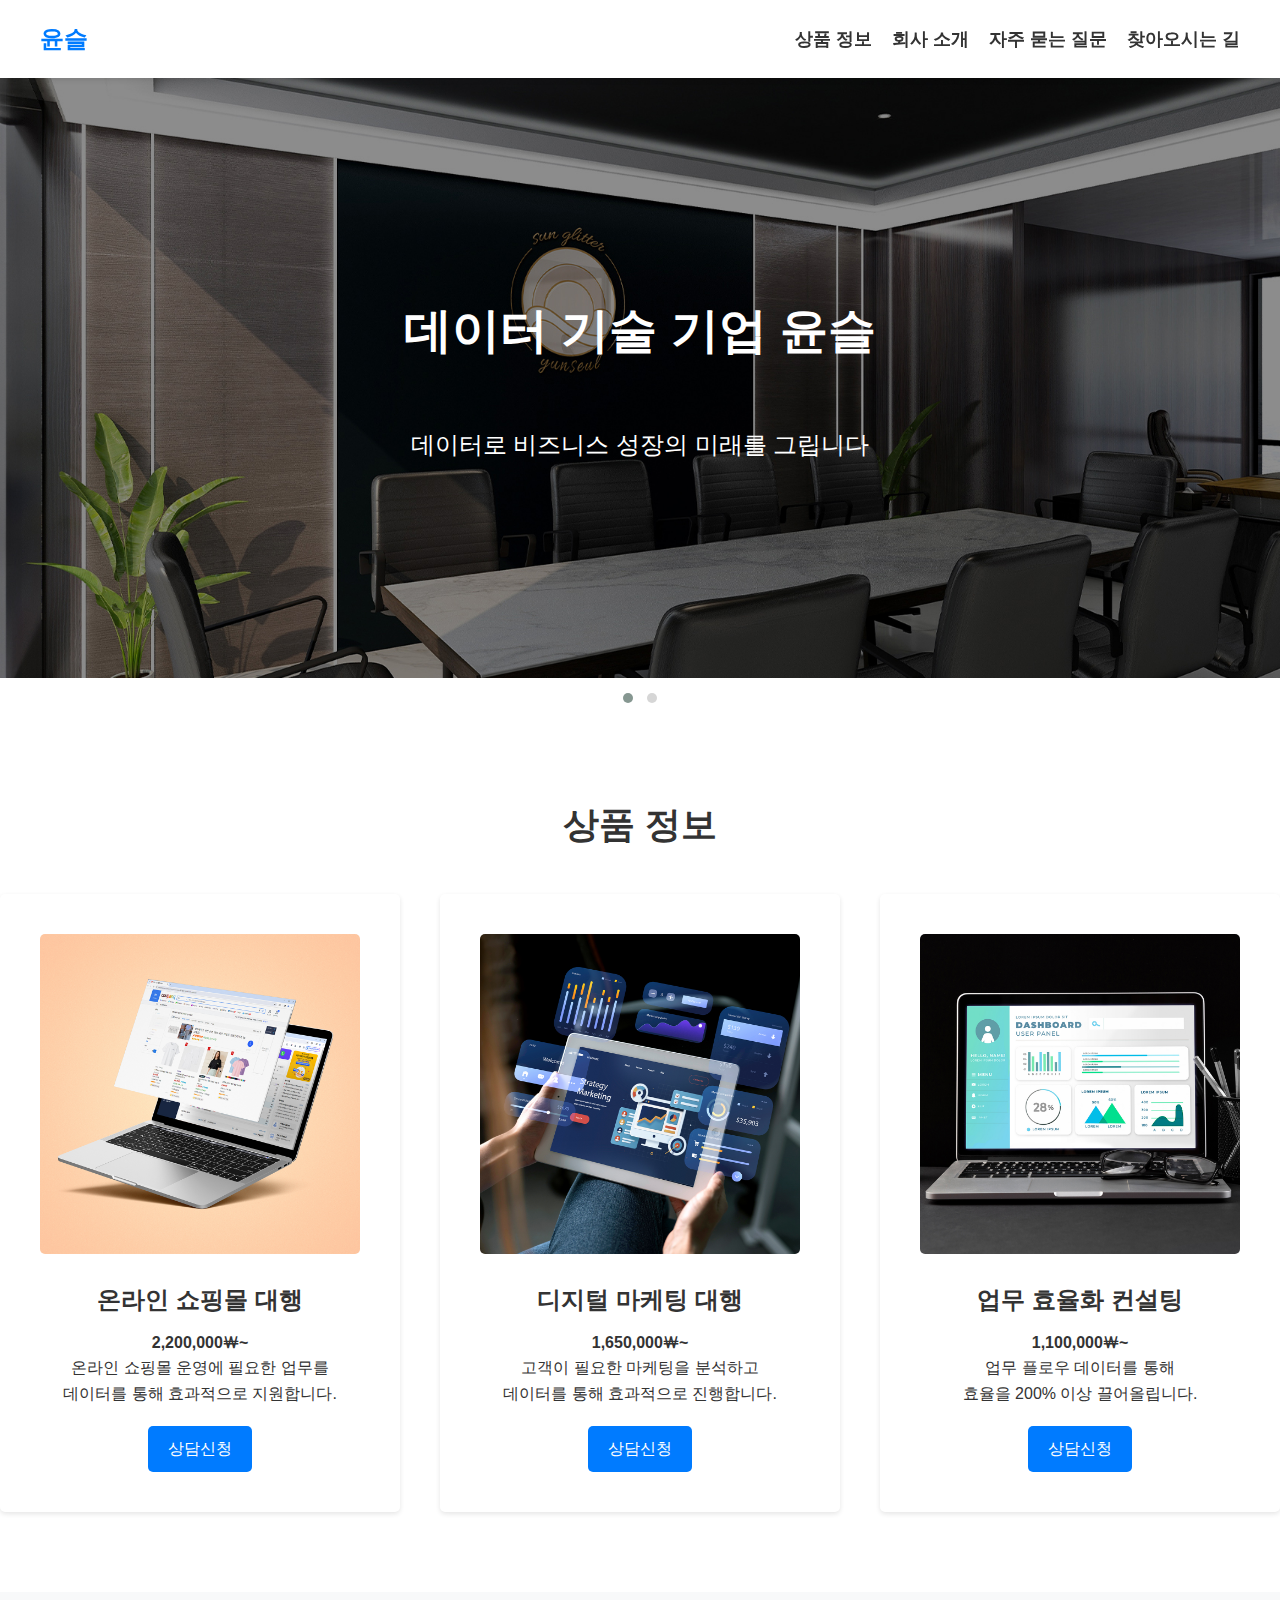
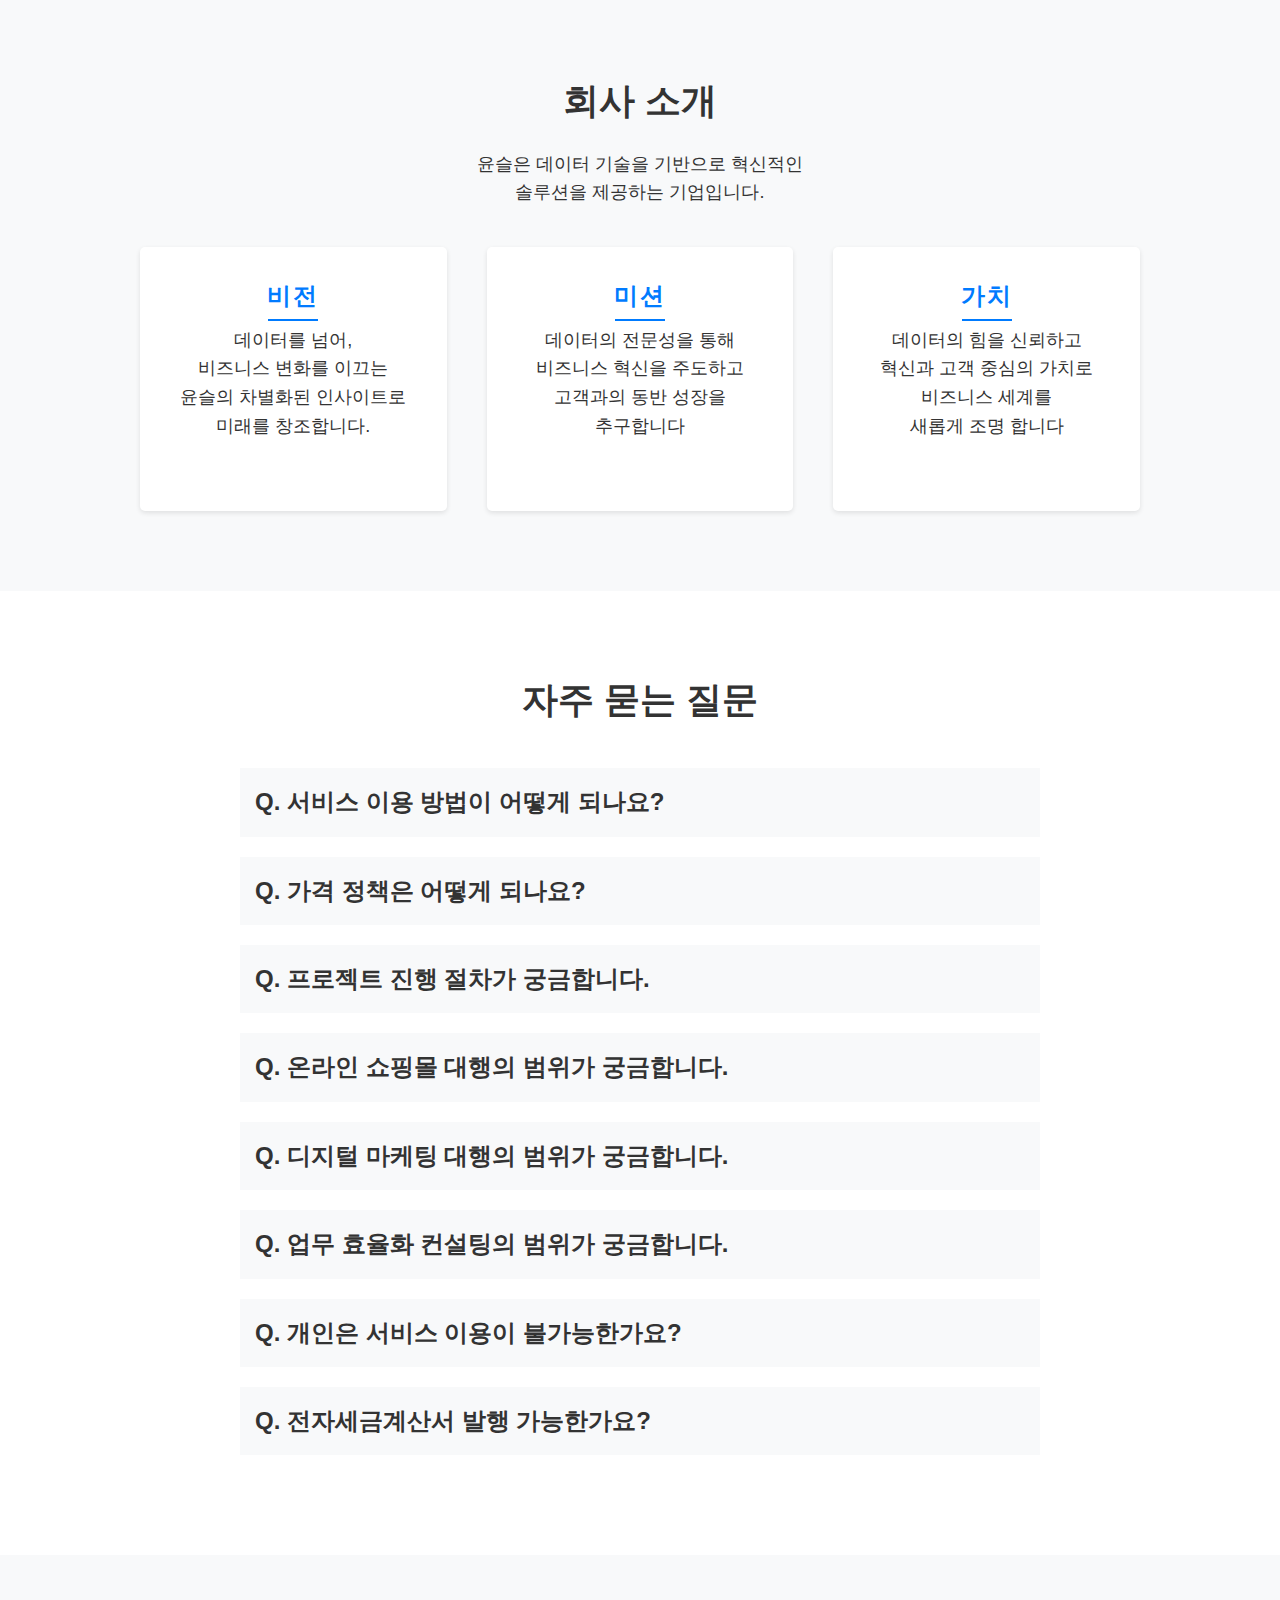
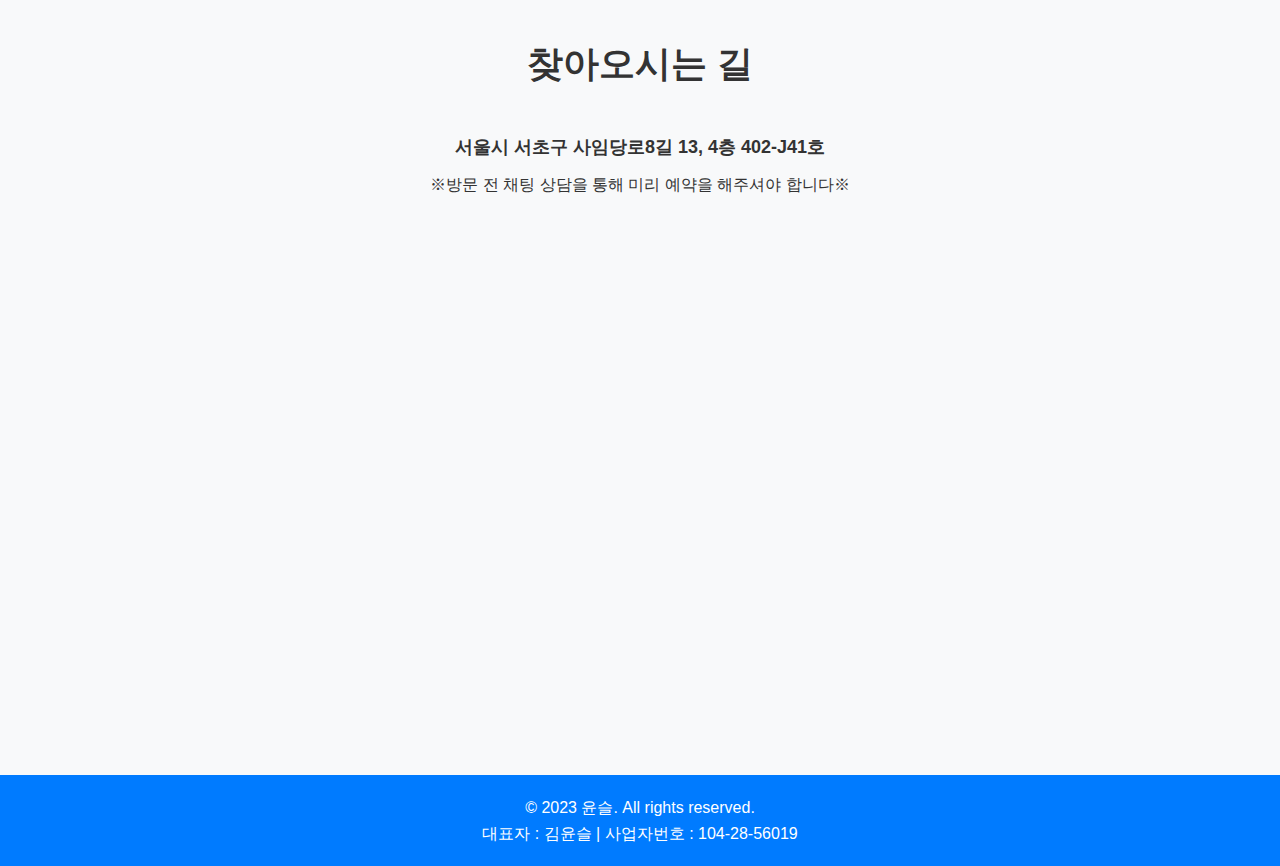
==== index.html @ a84de322 "푸터추가" ====
<!DOCTYPE html>
<html lang="ko">
<head>
  <!-- Google Tag Manager -->
<script>(function(w,d,s,l,i){w[l]=w[l]||[];w[l].push({'gtm.start':
  new Date().getTime(),event:'gtm.js'});var f=d.getElementsByTagName(s)[0],
  j=d.createElement(s),dl=l!='dataLayer'?'&l='+l:'';j.async=true;j.src=
  'https://www.googletagmanager.com/gtm.js?id='+i+dl;f.parentNode.insertBefore(j,f);
  })(window,document,'script','dataLayer','GTM-5H95B8TX');</script>
  <!-- End Google Tag Manager -->
  <meta charset="UTF-8">
  <meta name="viewport" content="width=device-width, initial-scale=1.0">
  <meta name="keywords" content="윤슬,데이터 기업,온라인 쇼핑몰,스마트스토어,쇼핑몰,업무효율,마케팅,SNS마케팅,디지털마케팅,온라인마케팅,업무 효율화,대행,광고대행,쇼핑몰대행,스토어대행,스마트스토어대행,카페24대행,카페24,쇼핑몰제작,인스타광고,인스타그램광고,마케팅대행사,마케팅회사">
  <title>데이터 기술 기업 윤슬</title>
  <link rel="stylesheet" href="https://cdnjs.cloudflare.com/ajax/libs/OwlCarousel2/2.3.4/assets/owl.carousel.min.css">
  <link rel="stylesheet" href="https://cdnjs.cloudflare.com/ajax/libs/OwlCarousel2/2.3.4/assets/owl.theme.default.min.css">
  <link rel="stylesheet" href="style.css">
  <link rel="icon" href="img/logo.ico" type="image/x-icon">
</head>
<body>
  <!-- Google Tag Manager (noscript) -->
<noscript><iframe src="https://www.googletagmanager.com/ns.html?id=GTM-5H95B8TX"
  height="0" width="0" style="display:none;visibility:hidden"></iframe></noscript>
  <!-- End Google Tag Manager (noscript) -->
  <header>
    <nav>
      <div class="logo">
        <a href="#">윤슬</a>
      </div>
      <div class="menu-icon">☰</div>
      <ul class="nav-links">
        <li><a href="#products">상품 정보</a></li>
        <li><a href="#about">회사 소개</a></li>
        <li><a href="#faq">자주 묻는 질문</a></li>
        <li><a href="#contact">찾아오시는 길</a></li>
      </ul>
    </nav>
  </header>

  <main>
    <script>
      (function(){var w=window;if(w.ChannelIO){return w.console.error("ChannelIO script included twice.");}var ch=function(){ch.c(arguments);};ch.q=[];ch.c=function(args){ch.q.push(args);};w.ChannelIO=ch;function l(){if(w.ChannelIOInitialized){return;}w.ChannelIOInitialized=true;var s=document.createElement("script");s.type="text/javascript";s.async=true;s.src="https://cdn.channel.io/plugin/ch-plugin-web.js";var x=document.getElementsByTagName("script")[0];if(x.parentNode){x.parentNode.insertBefore(s,x);}}if(document.readyState==="complete"){l();}else{w.addEventListener("DOMContentLoaded",l);w.addEventListener("load",l);}})();
    
      ChannelIO('boot', {
        "pluginKey": "323bceb8-04e5-4966-b662-6de4ec0ffa49"
      });
    </script>
    <section id="hero">
      <div class="owl-carousel owl-theme">
        <div class="slide">
          <img src="img/slide01.jpg" alt="Slide 1">
          <div class="slide-content">
            <h1>데이터 기술 기업 윤슬</h1>
            <p>데이터로 비즈니스 성장의 미래를 그립니다</p>
          </div>
        </div>
        <div class="slide">
          <img src="img/slide02.jpg" alt="Slide 2">
          <div class="slide-content">
            <h1>혁신적인 솔루션 제공</h1>
            <p>고객의 비즈니스 성장을 지원합니다</p>
          </div>
        </div>
        </div>
      </div>
    </section>

    <section id="products">
      <h2>상품 정보</h2>
      <div class="product-grid">
        <div class="product-card">
          <img src="img/prod01.jpg" alt="Product 1">
          <h3>온라인 쇼핑몰 대행</h3>
          <p><strong>2,200,000￦~</strong>
            <br>온라인 쇼핑몰 운영에 필요한 업무를<br>
             데이터를 통해 효과적으로 지원합니다.</p>
             <a href="https://naver.me/GqNo7Mb9" class="btn" onclick="openPopup(event)">상담신청</a>
        </div>
        <div class="product-card">
          <img src="img/prod02.jpg" alt="Product 2">
          <h3>디지털 마케팅 대행</h3>
          <p><strong>1,650,000￦~</strong>
             <br>고객이 필요한 마케팅을 분석하고<br>
             데이터를 통해 효과적으로 진행합니다.</p>
             <a href="https://naver.me/FVB6z1zE" class="btn" onclick="openPopup(event)">상담신청</a>
            </div>
        <div class="product-card">
          <img src="img/prod03.jpg" alt="Product 3">
          <h3>업무 효율화 컨설팅</h3>
          <p><strong>1,100,000￦~</strong>
           <br>업무 플로우 데이터를 통해<br>
            효율을 200% 이상 끌어올립니다.</p>
            <a href="https://naver.me/Gmf5kcoB" class="btn" onclick="openPopup(event)">상담신청</a>
          </div>
      </div>
    </section>

    <section id="about">
      <div class="container">
        <h2>회사 소개</h2>
        <p>윤슬은 데이터 기술을 기반으로 혁신적인 <br>
          솔루션을 제공하는 기업입니다.</p>
        <div class="vision-mission-grid">
          <div class="vision-mission-item">
            <h3>비전</h3>
            <p>데이터를 넘어,<br>
               비즈니스 변화를 이끄는<br>
               윤슬의 차별화된 인사이트로 
               <br>미래를 창조합니다.</p>
          </div>
          <div class="vision-mission-item">
            <h3>미션</h3>
            <p>데이터의 전문성을 통해<br>
            비즈니스 혁신을 주도하고<br>
            고객과의 동반 성장을<br>
            추구합니다</p>
          </div>
          <div class="vision-mission-item">
            <h3>가치</h3>
            <p>데이터의 힘을 신뢰하고<br>
            혁신과 고객 중심의 가치로<br>
            비즈니스 세계를<br>
            새롭게 조명 합니다</p>
          </div>
        </div>
      </div>
    </section>

    <section id="faq">
      <h2>자주 묻는 질문</h2>
      <div class="faq-list">
        <div class="faq-item">
          <h3>Q. 서비스 이용 방법이 어떻게 되나요?</h3>
          <div class="answer">
            <p>A. 홈페이지의 상담 신청 버튼을 통해 문의해 주시면 담당자가 연락드립니다.</p>
          </div>
        </div>
        <div class="faq-item">
          <h3>Q. 가격 정책은 어떻게 되나요?</h3>
          <div class="answer">
            <p>A. 홈페이지에 나와있는 정찰가를 기준으로 하며, 업무의 난이도에 따라 금액이 조정될 수 있습니다.</p>
          </div>
        </div>
        <div class="faq-item">
          <h3>Q. 프로젝트 진행 절차가 궁금합니다.</h3>
          <div class="answer">
            <p>A. 상담 및 협의 - 전자계약 발행 - 입금 - 업무 실행 순으로 진행됩니다.</p>
          </div>
        </div>
        <div class="faq-item">
          <h3>Q. 온라인 쇼핑몰 대행의 범위가 궁금합니다.</h3>
          <div class="answer">
            <p>A. 소싱과 배송을 제외한 모든 업무를 지원합니다. <br><bR>
              · 상품 관리 서비스<br>
              · 고객 관리 서비스<br>
              · 마케팅 및 프로모션<br>
              · UI/UX 최적화<br>
              · 스토어 데이터 분석<br>
              · 고객 데이터 분석<br>
              · 데이터 기반 전략 수립
            </p>
          </div>
         </div>
         <div class="faq-item">
          <h3>Q. 디지털 마케팅 대행의 범위가 궁금합니다.</h3>
          <div class="answer">
            <p>A. 인터넷 기술과 디지털 기술을 활용하여 마케팅을 지원합니다.<br><br>
              · 콘텐츠 마케팅<br>
              · 소셜 미디어 마케팅<br>
              · 전문 블로그 작성<br>
              · 검색 엔진 최적화 (SEO)<br>
              · 체험단/기자단<br>
              · 디스플레이 광고<br>
              · 랜딩페이지 제작<br>
              · KPI 분석 및 전략 수립<br></p>
          </div>
        </div>
        <div class="faq-item">
          <h3>Q. 업무 효율화 컨설팅의 범위가 궁금합니다.</h3>
          <div class="answer">
            <p>A. 업무 플로우를 체크하고 자동화 처리 및 개선 방안을 지원합니다<br><br>
              · 업무 프로세스 분석 및 개선<br>
              · 자동화 및 디지털 변환<br>
              · 기술 도입 및 활용<br>
              · 개인·기업 전용 툴 제공
          </div>
        </div>
        <div class="faq-item">
          <h3>Q. 개인은 서비스 이용이 불가능한가요?</h3>
          <div class="answer">
            <p>A. 모든 업무는 개인도 서비스 이용이 가능합니다.
          </div>
        </div>
        <div class="faq-item">
          <h3>Q. 전자세금계산서 발행 가능한가요?</h3>
          <div class="answer">
            <p>A. 가능합니다. 사업자등록증과 수신받으실 이메일 송부해주시면 됩니다.
          </div>
        </div>
        </div>
      </div>
    </section>

    <section id="contact">
      <h2>찾아오시는 길</h2>
      <div class="contact-info">
        <p><strong>서울시 서초구 사임당로8길 13, 4층 402-J41호</strong></p>
        ※방문 전 채팅 상담을 통해 미리 예약을 해주셔야 합니다※
      </div>
      <div class="map">
        <!-- 지도 삽입 코드 -->
        <iframe src="https://www.google.com/maps/embed?pb=!1m18!1m12!1m3!1d3165.8472769121026!2d127.01564900000001!3d37.487930199999994!2m3!1f0!2f0!3f0!3m2!1i1024!2i768!4f13.1!3m3!1m2!1s0x357ca114d43c2649%3A0x9ceb2843fcecad71!2z7ISc7Jq47Yq567OE7IucIOyEnOy0iOq1rCDsgqzsnoTri7nroZw46ri4IDEzIDTsuLUgNDAyLUo0Me2YuA!5e0!3m2!1sko!2skr!4v1711460405972!5m2!1sko!2skr" width="100%" height="450" style="border:0;" allowfullscreen="" loading="lazy"></iframe>
      </div>
    </section>
  </main>

  <footer>
    <p>&copy; 2023 윤슬. All rights reserved.<br>
      대표자 : 김윤슬 | 사업자번호 : 104-28-56019
    </by></p>
  </footer>

  <script src="https://code.jquery.com/jquery-3.6.0.min.js"></script>
  <script src="https://cdnjs.cloudflare.com/ajax/libs/OwlCarousel2/2.3.4/owl.carousel.min.js"></script>
  <script src="script.js"></script>
  <script type="text/javascript" src="//wcs.naver.net/wcslog.js"></script>
<script type="text/javascript">
if(!wcs_add) var wcs_add = {};
wcs_add["wa"] = "9e160dab75cdf8";
if(window.wcs) {
  wcs_do();
}
</script>
</body>
</html>
---- style.css ----
/* 기본 스타일 초기화 */
* {
  margin: 0;
  padding: 0;
  box-sizing: border-box;
}

/* 전역 스타일 */
body {
  font-family: 'Noto Sans KR', sans-serif;
  color: #333;
  line-height: 1.6;
}

a {
  text-decoration: none;
  color: #333;
}

.btn {
  display: inline-block;
  background-color: #007bff;
  color: #fff;
  padding: 10px 20px;
  border-radius: 5px;
  transition: background-color 0.3s;
}

.btn:hover {
  background-color: #0056b3;
}

.container {
  max-width: 1200px;
  margin: 0 auto;
  padding: 0 20px;
}

/* 헤더 스타일 */
header {
  background-color: #fff;
  box-shadow: 0 2px 5px rgba(0, 0, 0, 0.1);
  position: sticky;
  top: 0;
  z-index: 100;
}

nav {
  display: flex;
  justify-content: space-between; /* 기존 설정 */
  align-items: center;
  padding: 20px 40px; /* 양쪽에 패딩 추가 */
}

.logo a {
  font-size: 24px;
  font-weight: bold;
  color: #007bff;
  margin-right: auto; /* 로고와 내비게이션 링크 사이의 공간을 최대화 */
}

.nav-links {
  list-style: none;
  display: flex;
  margin-left: auto; /* 로고와 내비게이션 링크 사이의 공간을 최대화 */
}

.nav-links li {
  margin-left: 20px;
}

.nav-links a {
  font-size: 18px;
  font-weight: bold;
  color: #333;
  transition: color 0.3s;
}

.nav-links a:hover {
  color: #007bff;
}

.menu-icon {
  display: none;
  cursor: pointer;
}

@media screen and (max-width: 768px) {
  .nav-links {
    display: none;
    position: absolute;
    top: 100%;
    left: 0;
    width: 100%;
    background-color: #fff;
    padding: 20px;
    box-shadow: 0 2px 5px rgba(0, 0, 0, 0.1);
  }

  .nav-links.active {
    display: flex;
    flex-direction: column;
  }

  .nav-links li {
    margin-left: 0;
    margin-bottom: 10px;
  }

  .menu-icon {
    display: block;
    padding: 10px 20px;
    margin-right: -10px !important; /* 오른쪽 여백을 강제로 적용 */
  }

  /* 나머지 스타일 속성 */
}

/* 메인 비주얼 스타일 */
#hero {
  position: relative;
}

.owl-carousel .slide {
  position: relative;
}

.owl-carousel .slide img {
  width: 100%;
  height: 600px;
  object-fit: cover;
}

.owl-carousel .slide-content {
  position: absolute;
  top: 50%;
  left: 50%;
  transform: translate(-50%, -50%);
  text-align: center;
  color: #fff;
  white-space: pre-wrap;
}

.owl-carousel .slide-content h1 {
  font-size: 48px;
  margin-bottom: 5px;
}

.owl-carousel .slide-content p {
  font-size: 24px;
}

.menu-icon {
  display: none;
  cursor: pointer;
  font-size: 30px; /* 아이콘 크기 조정 */
  color: #007bff; /* 푸른색 계열로 조정 */
}

.owl-carousel .slide-content h1,
.owl-carousel .slide-content p {
  white-space: nowrap;
  overflow: hidden;
  text-overflow: ellipsis;
  width: 100%; /* 혹은 적절한 최대 너비 */
}

@media screen and (max-width: 768px) {
  .menu-icon {
    display: block;
    padding: 10px 20px; /* 패딩 추가 */
    margin-right: 20px; /* 오른쪽 여백 추가 */
  }

  .nav-links {
    display: none;
    background-color: #f8f9fa; /* 배경색 조정 */
    /* 기타 모바일 화면에서의 nav-links 스타일링 */
  }

  /* 기타 모바일 화면에 맞는 스타일 조정 */
}


  .owl-carousel .slide-content p {
    font-size: 18px;
    margin-top: 0;
  }

@media screen and (max-width: 480px) {
  .owl-carousel .slide-content h1 {
    font-size: 24px;
  }

  .owl-carousel .slide-content p {
    font-size: 14px;
  }
}

/* 상품 정보 스타일 */
#products {
  padding: 80px 0;
  text-align: center;
}

#products h2 {
  font-size: 36px;
  margin-bottom: 40px;
}

.product-grid {
  display: grid;
  grid-template-columns: repeat(auto-fit, minmax(300px, 1fr));
  gap: 40px;
  max-width: 1400px;
  margin: 0 auto;
}

.product-card {
  background-color: #fff;
  box-shadow: 0 2px 5px rgba(0, 0, 0, 0.1);
  padding: 40px;
  border-radius: 5px;
  transition: transform 0.3s;
}

.product-card:hover {
  transform: translateY(-10px);
}

.product-card img {
  width: 100%;
  height: auto;
  aspect-ratio: 1/1;
  object-fit: cover;
  border-radius: 5px;
  margin-bottom: 20px;
}

.product-card h3 {
  font-size: 24px;
  margin-bottom: 10px;
}

.product-card p {
  margin-bottom: 20px;
}

/* 회사 소개 스타일 */
#about {
  background-color: #f8f9fa;
  padding: 80px 0;
}

#about h2 {
  font-size: 36px;
  text-align: center;
  margin-bottom: 20px;
}

#about p {
  font-size: 18px;
  text-align: center;
  margin-bottom: 40px;
}

.vision-mission-grid {
  display: grid;
  grid-template-columns: repeat(3, 1fr);
  gap: 40px;
  max-width: 1000px;
  margin: 0 auto;
}

.vision-mission-item {
  background-color: #fff;
  padding: 30px;
  border-radius: 5px;
  box-shadow: 0 2px 5px rgba(0, 0, 0, 0.1);
  text-align: center;
}

.vision-mission-item h3 {
  font-size: 24px;
  margin-bottom: 10px;
  color: #007bff;
  text-transform: uppercase;
  letter-spacing: 2px;
  position: relative;
  display: inline-block;
}

.vision-mission-item h3::after {
  content: '';
  position: absolute;
  bottom: -5px;
  left: 50%;
  transform: translateX(-50%);
  width: 50px;
  height: 2px;
  background-color: #007bff;
}

.vision-mission-item p {
  font-size: 16px;
}

@media screen and (max-width: 992px) {
  .vision-mission-grid {
    grid-template-columns: repeat(2, 1fr);
  }
}

@media screen and (max-width: 576px) {
  .vision-mission-grid {
    grid-template-columns: 1fr;
  }
}

/* FAQ 스타일 */
#faq {
  padding: 80px 0;
  text-align: center;
}

#faq h2 {
  font-size: 36px;
  margin-bottom: 40px;
}

.faq-list {
  max-width: 800px;
  margin: 0 auto;
}

.faq-item {
  text-align: left;
  margin-bottom: 20px;
}

.faq-item h3 {
  font-size: 24px;
  background-color: #f8f9fa;
  padding: 15px;
  cursor: pointer;
  transition: background-color 0.3s;
}

.faq-item h3:hover {
  background-color: #e9ecef;
}

.faq-item .answer {
  display: none;
  padding: 15px;
  background-color: #fff;
}

.faq-item.active .answer {
  display: block;
}

/* 찾아오시는 길 스타일 */
#contact {
  background-color: #f8f9fa;
  padding: 80px 0;
  text-align: center;
}

#contact h2 {
  font-size: 36px;
  margin-bottom: 40px;
}

.contact-info {
  margin-bottom: 40px;
}

.contact-info p {
  font-size: 18px;
  margin-bottom: 10px;
}

.map {
  max-width: 1200px;
  margin: 0 auto;
}

/* 푸터 스타일 */
footer {
  background-color: #007bff;
  color: #fff;
  text-align: center;
  padding: 20px 0;
}

/* 기본 스타일 */
#hero .owl-carousel .slide-content h1 {
  font-size: 48px;
}

#hero .owl-carousel .slide-content p {
  font-size: 24px;
}

/* 화면 크기에 따른 글씨 크기 조정 */
@media screen and (max-width: 768px) {
  #hero .owl-carousel .slide-content h1 {
    font-size: 32px; /* 화면이 768px 이하일 때의 글씨 크기 */
  }

  #hero .owl-carousel .slide-content p {
    font-size: 18px; /* 화면이 768px 이하일 때의 글씨 크기 */
  }
}

@media screen and (max-width: 480px) {
  #hero .owl-carousel .slide-content h1 {
    font-size: 32px; /* 화면이 480px 이하일 때의 글씨 크기 */
  }

  #hero .owl-carousel .slide-content p {
    font-size: 18px; /* 화면이 480px 이하일 때의 글씨 크기 */
  }
}
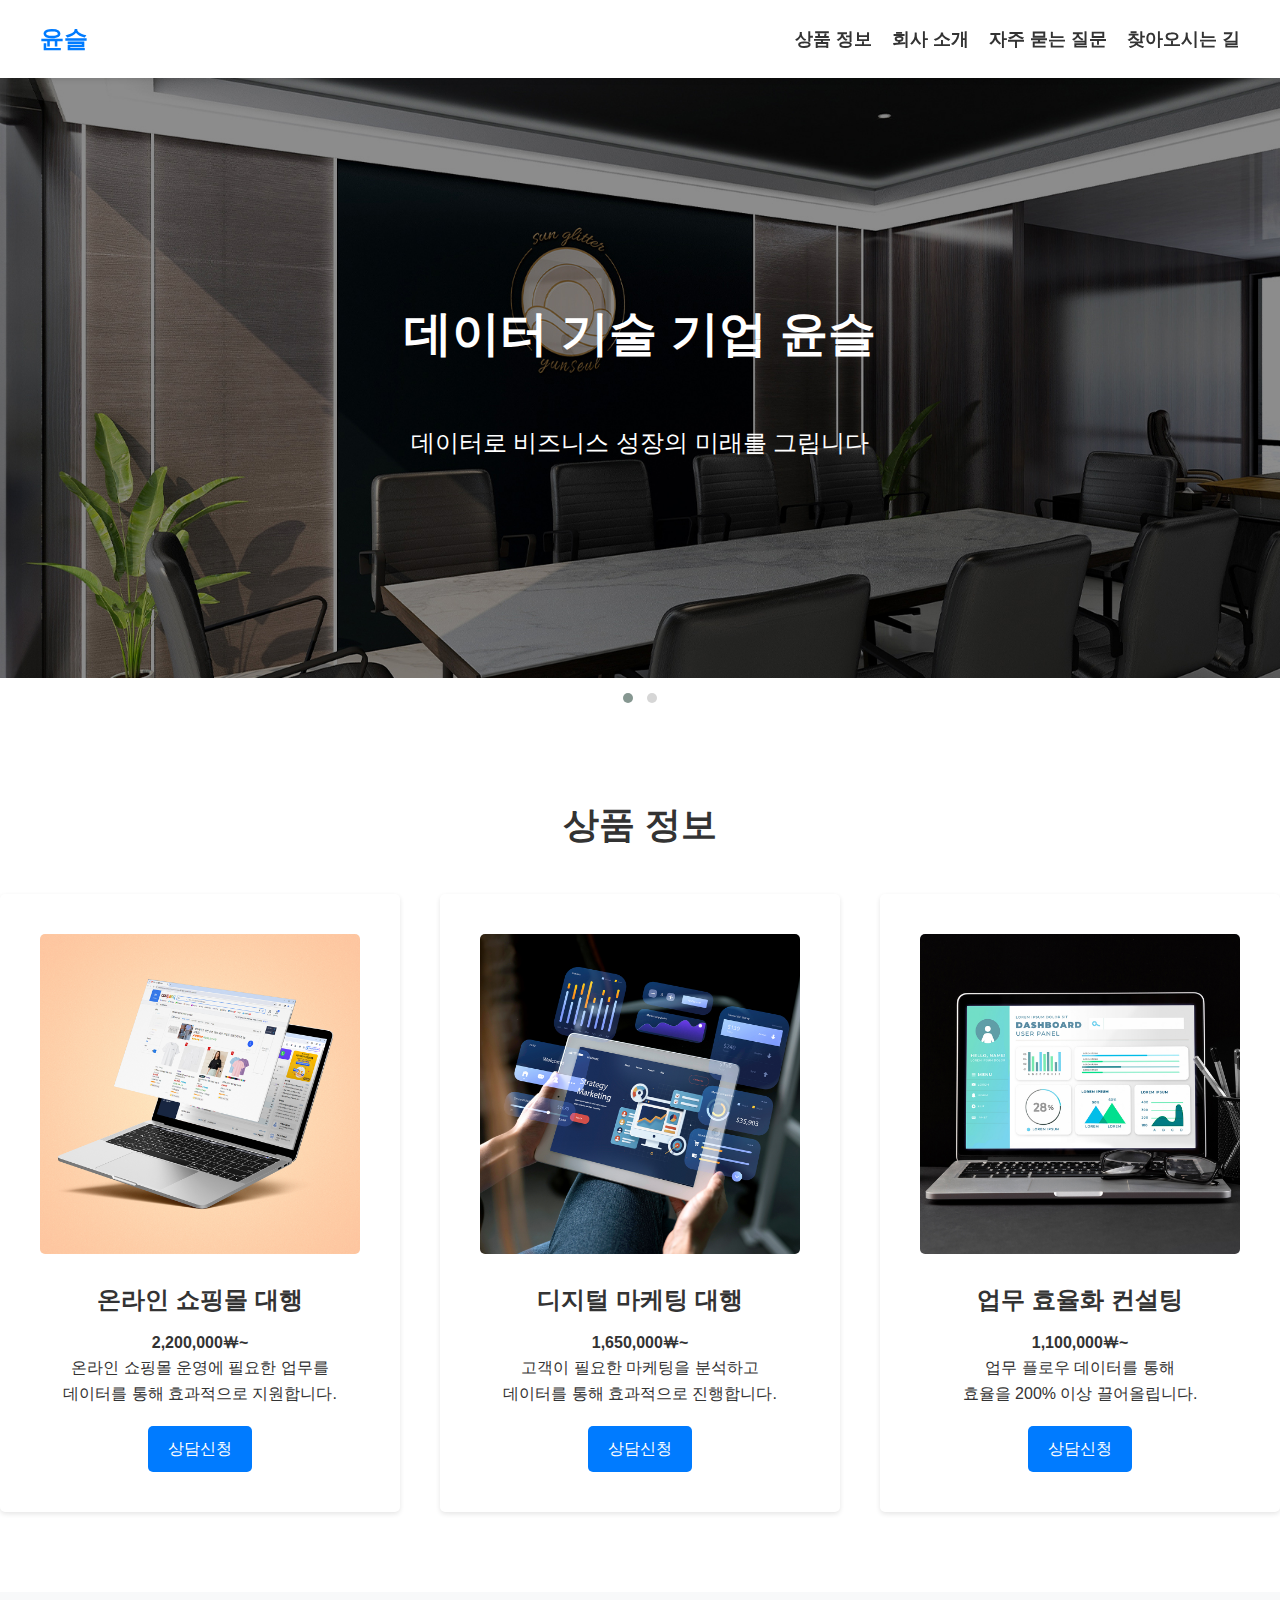
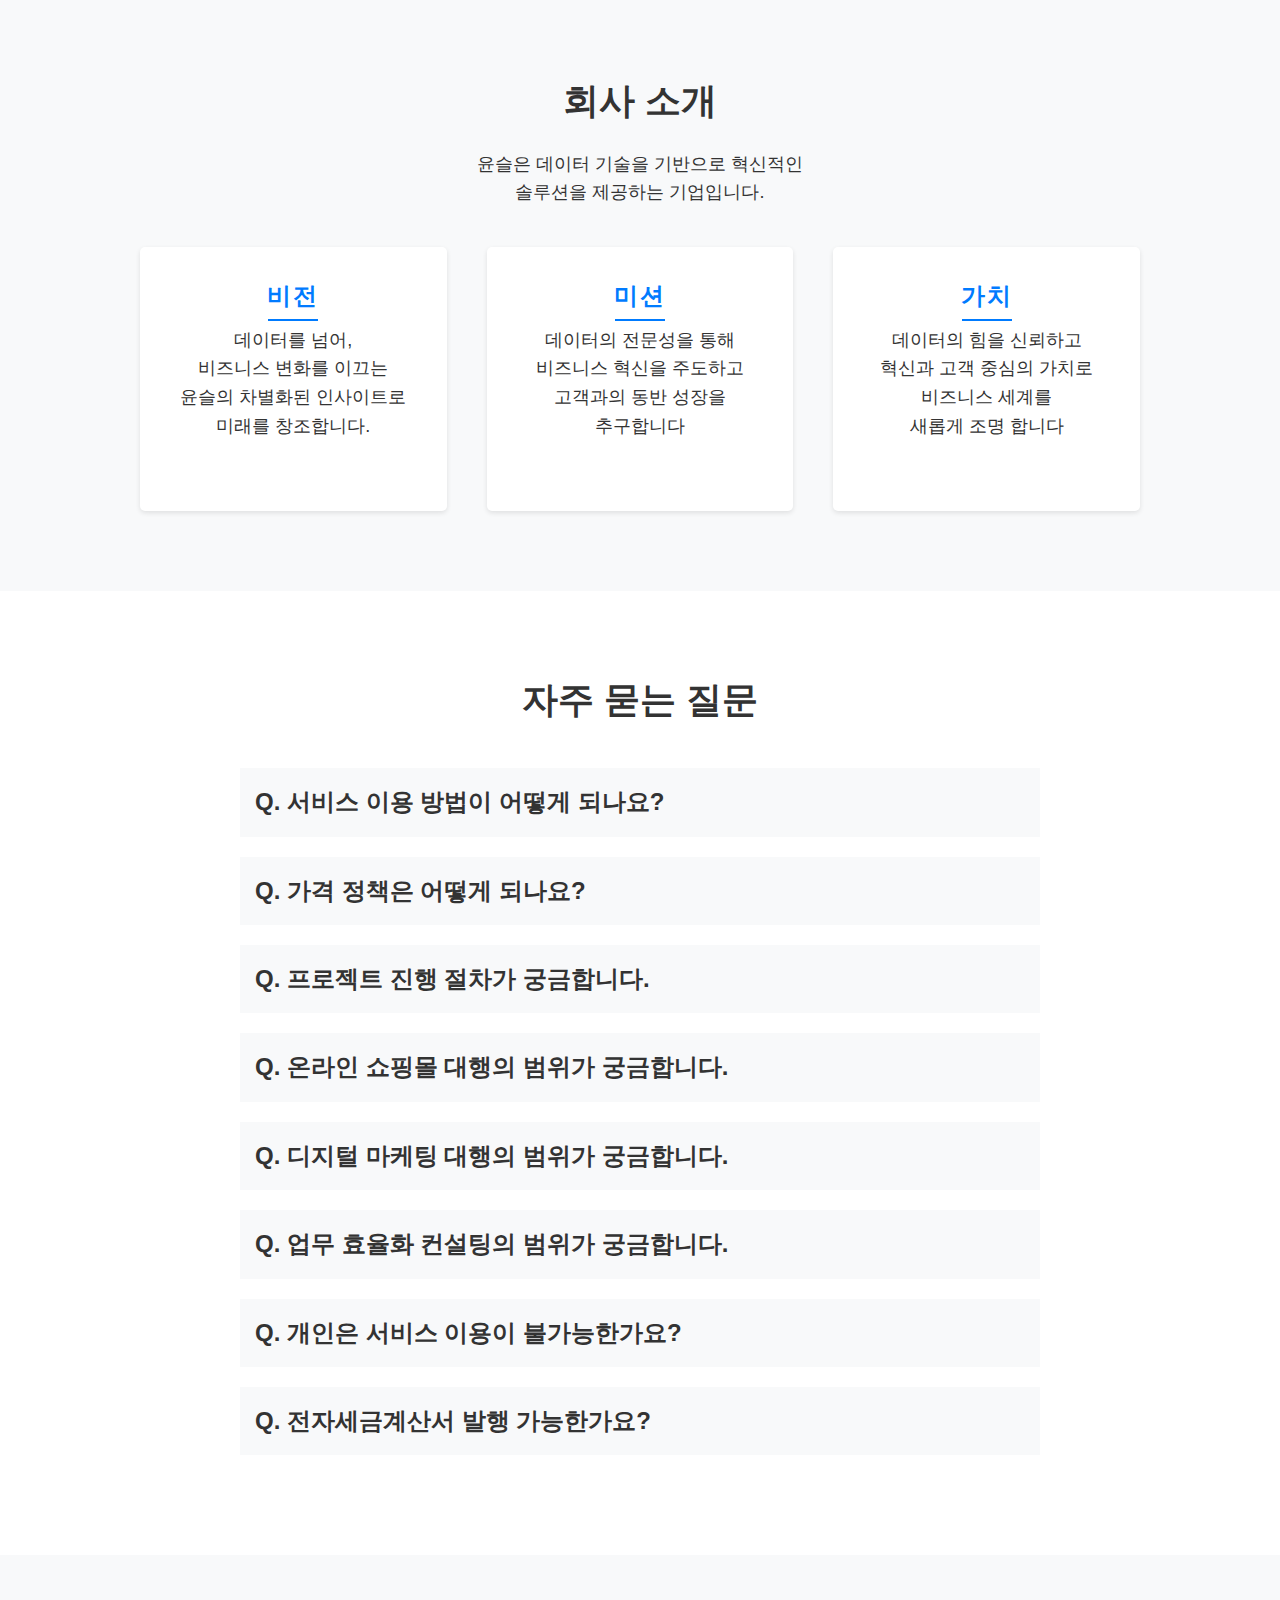
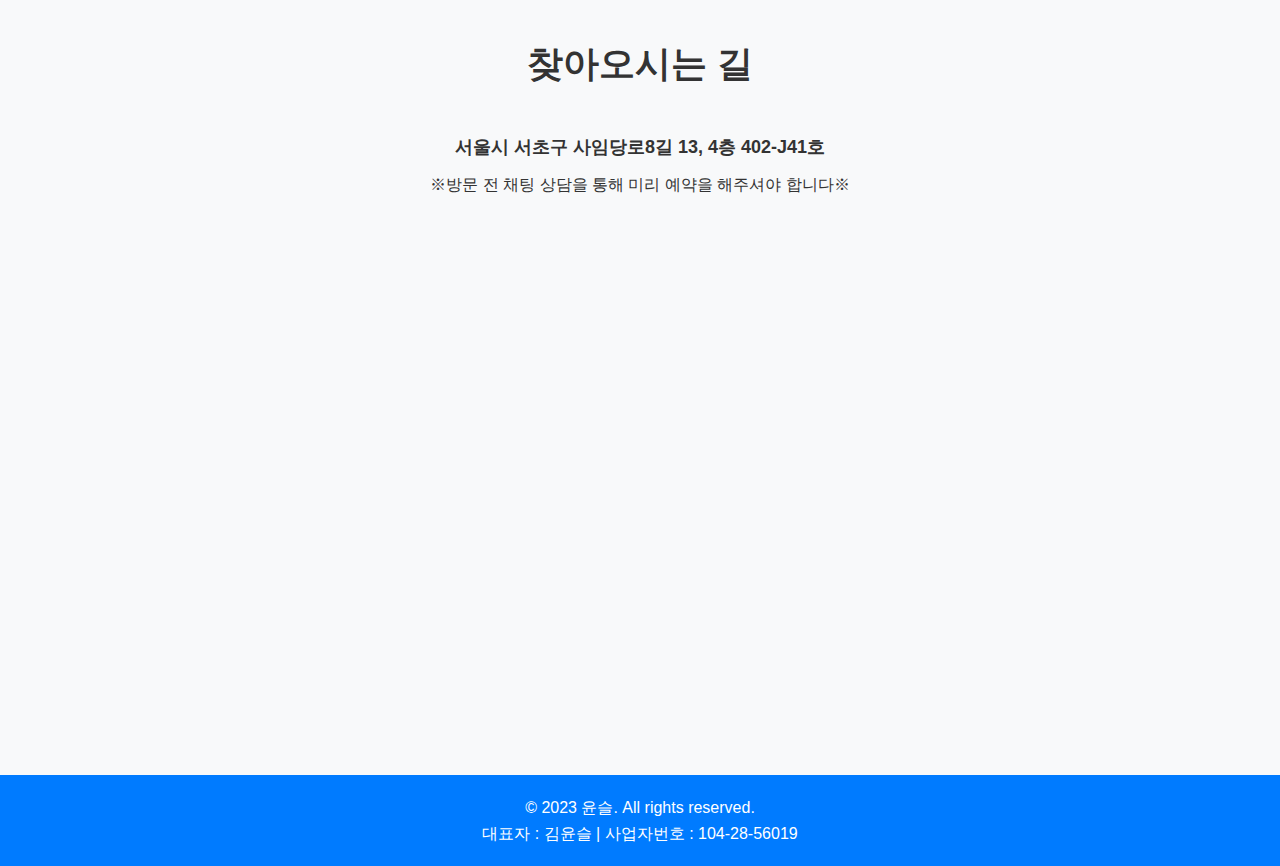
==== commit c793ca0f: "seo추가" ====
--- a/index.html
+++ b/index.html
@@ -10,7 +10,8 @@
   <!-- End Google Tag Manager -->
   <meta charset="UTF-8">
   <meta name="viewport" content="width=device-width, initial-scale=1.0">
-  <meta name="keywords" content="윤슬,데이터 기업,온라인 쇼핑몰,스마트스토어,쇼핑몰,업무효율,마케팅,SNS마케팅,디지털마케팅,온라인마케팅,업무 효율화,대행,광고대행,쇼핑몰대행,스토어대행,스마트스토어대행,카페24대행,카페24,쇼핑몰제작,인스타광고,인스타그램광고,마케팅대행사,마케팅회사">
+  <meta name="keywords" content="데이터 기술 기업 윤슬,윤슬,데이터 기업,온라인 쇼핑몰,스마트스토어,쇼핑몰,업무효율,마케팅,SNS마케팅,디지털마케팅,온라인마케팅,업무 효율화,대행,광고대행,쇼핑몰대행,스토어대행,스마트스토어대행,카페24대행,카페24,쇼핑몰제작,인스타광고,인스타그램광고,마케팅대행사,마케팅회사">
+  <meta name="description" content="데이터 기술 기업 윤슬은 데이터의 전문성을 통해 비즈니스 혁신을 주도하고 고객과의 동반 성장을 추구합니다">
   <title>데이터 기술 기업 윤슬</title>
   <link rel="stylesheet" href="https://cdnjs.cloudflare.com/ajax/libs/OwlCarousel2/2.3.4/assets/owl.carousel.min.css">
   <link rel="stylesheet" href="https://cdnjs.cloudflare.com/ajax/libs/OwlCarousel2/2.3.4/assets/owl.theme.default.min.css">
@@ -57,8 +58,9 @@
         <div class="slide">
           <img src="img/slide02.jpg" alt="Slide 2">
           <div class="slide-content">
-            <h1>혁신적인 솔루션 제공</h1>
+            <div class="custom-h1">혁신적인 솔루션 제공</div>
             <p>고객의 비즈니스 성장을 지원합니다</p>
+          </div>
           </div>
         </div>
         </div>
--- a/style.css
+++ b/style.css
@@ -141,9 +141,10 @@
   white-space: pre-wrap;
 }
 
-.owl-carousel .slide-content h1 {
-  font-size: 48px;
+.owl-carousel .slide-content .custom-h1 {
+  font-size: 48px; /* 원래 H1의 글꼴 크기 */
   margin-bottom: 5px;
+  font-weight: bold; /* H1의 기본 굵기 */
 }
 
 .owl-carousel .slide-content p {
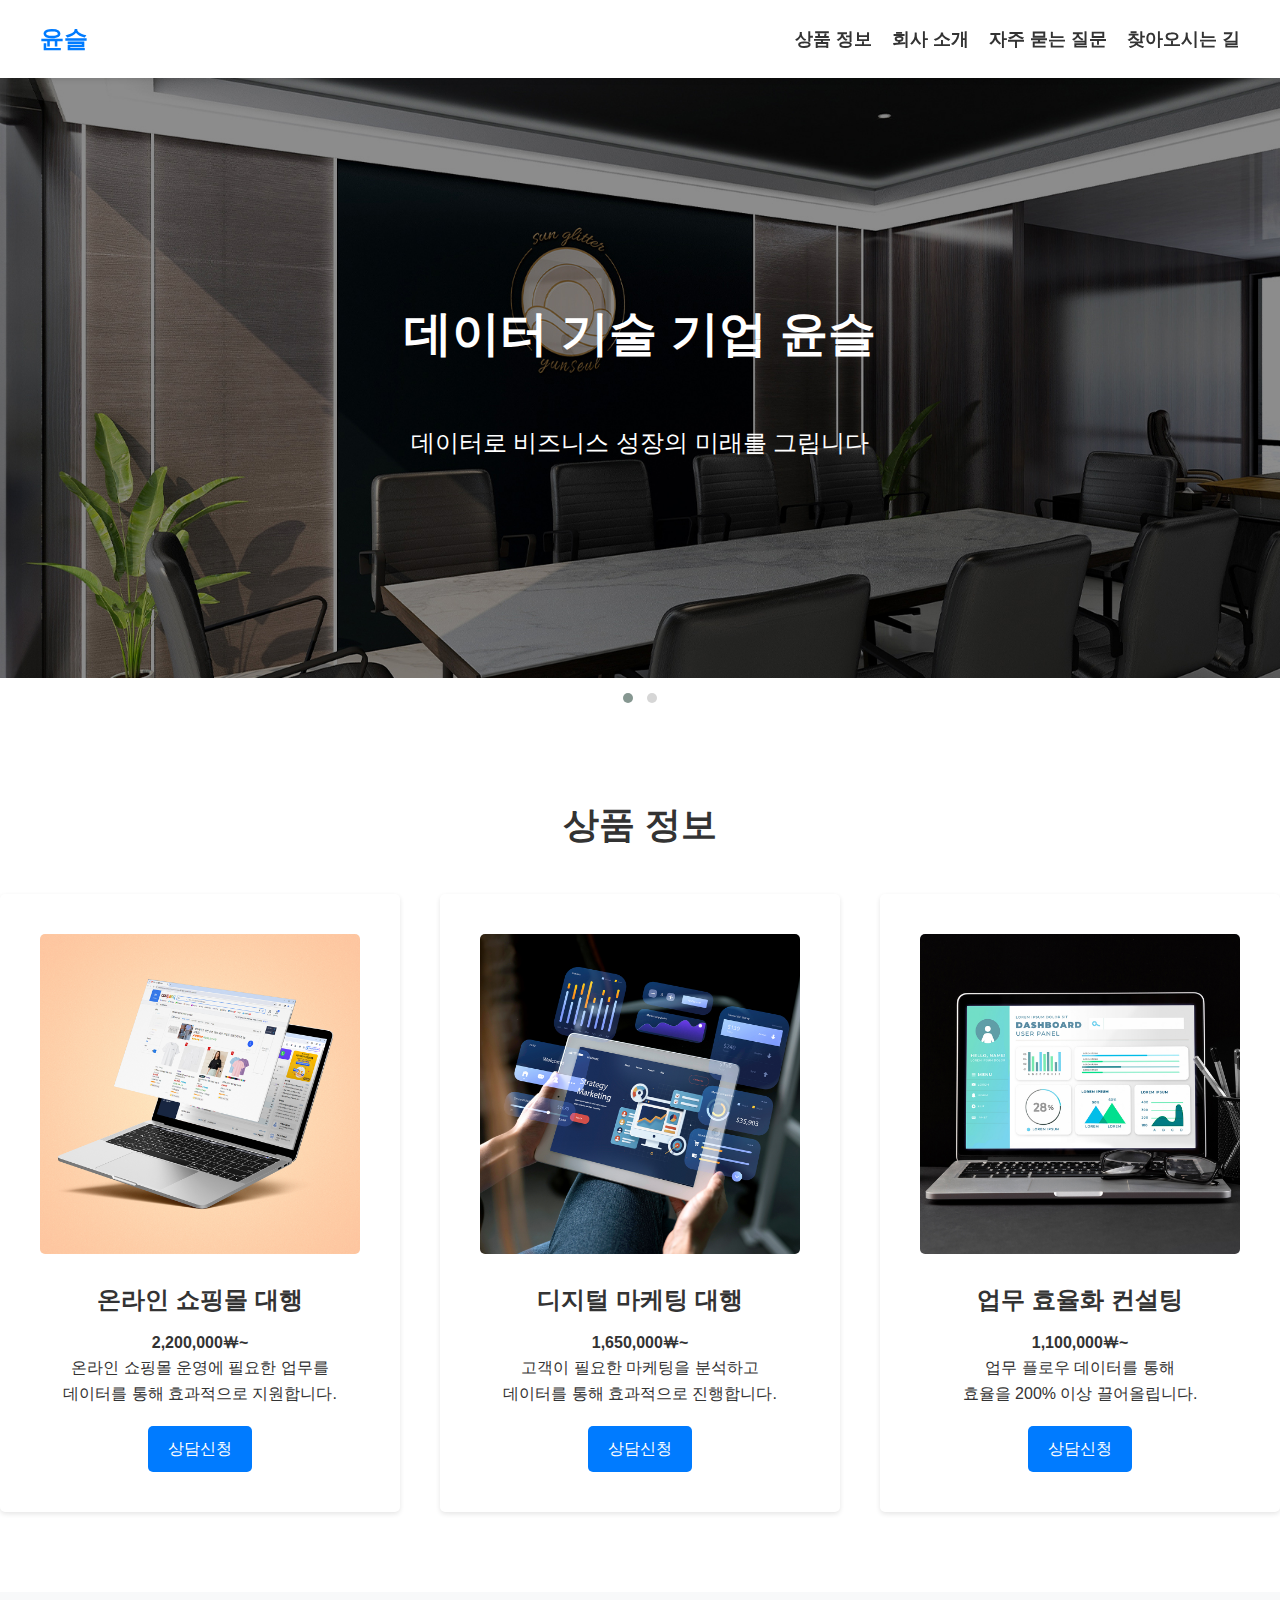
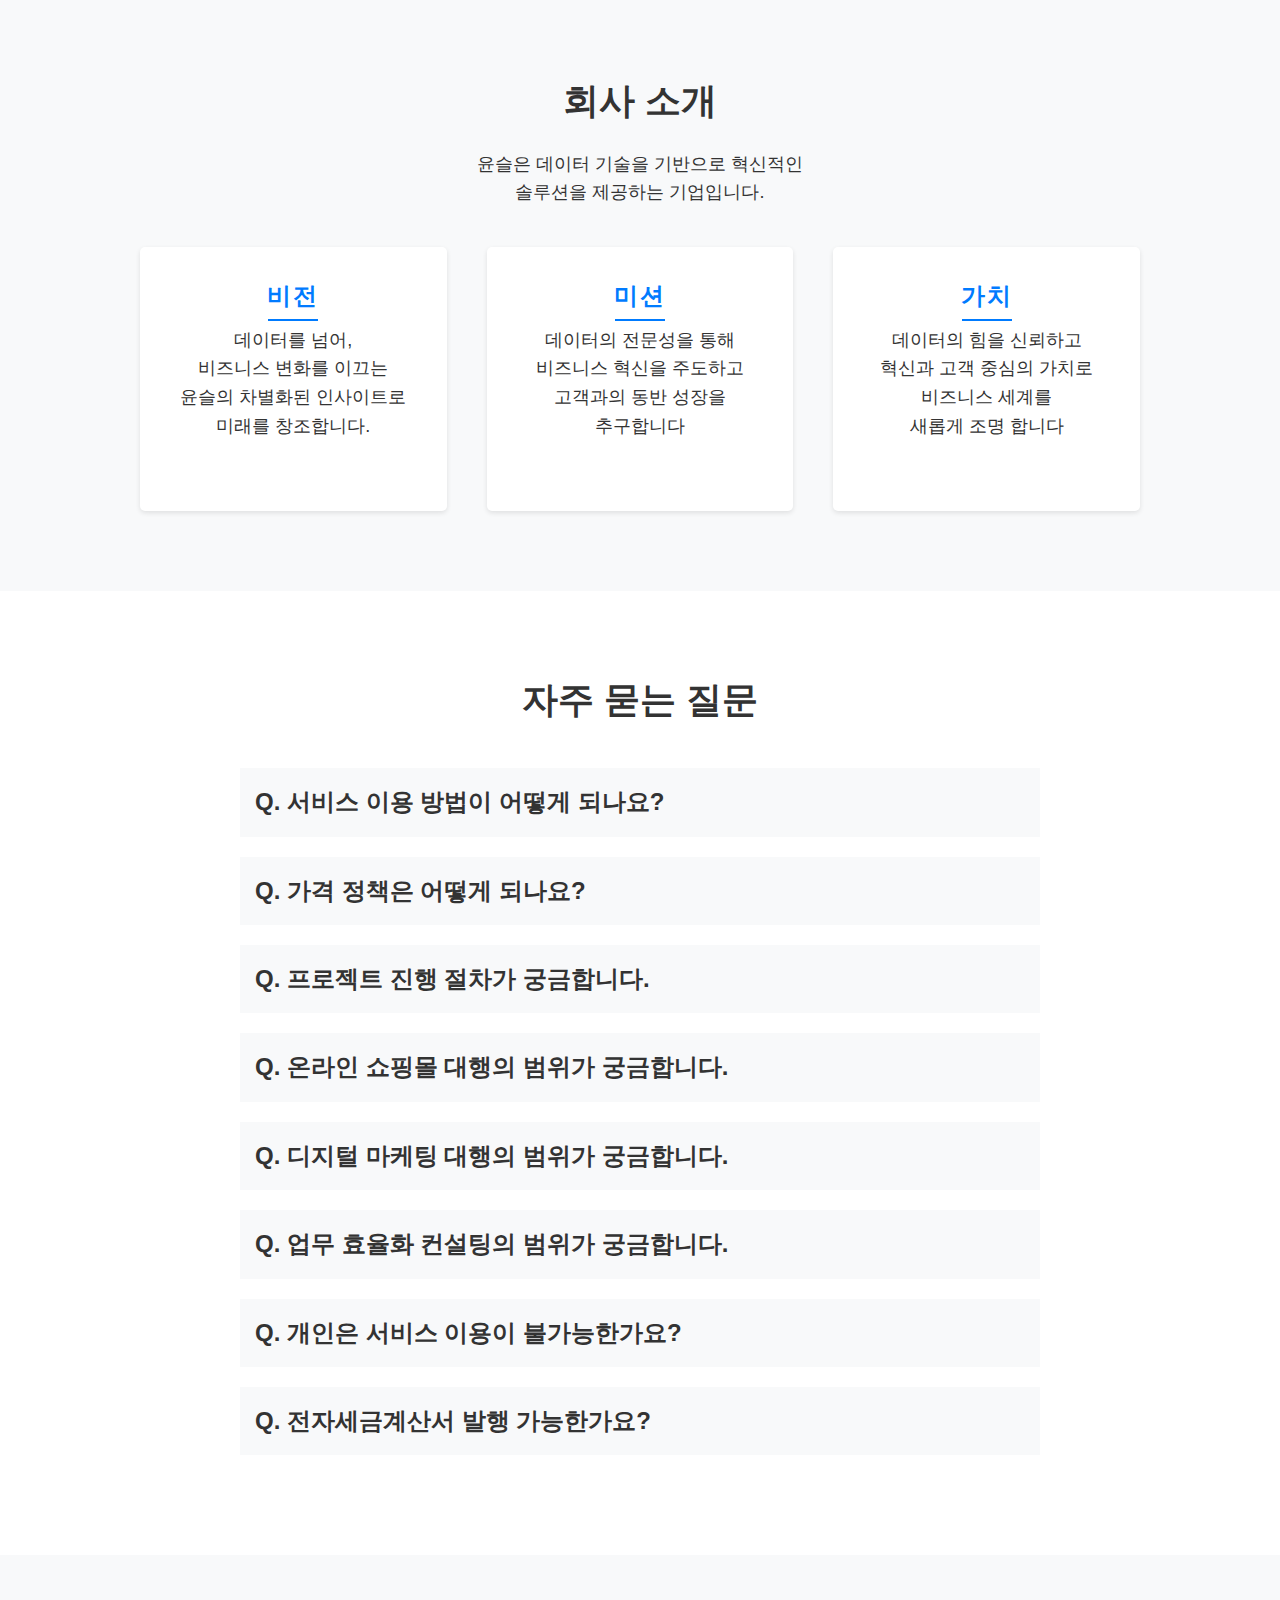
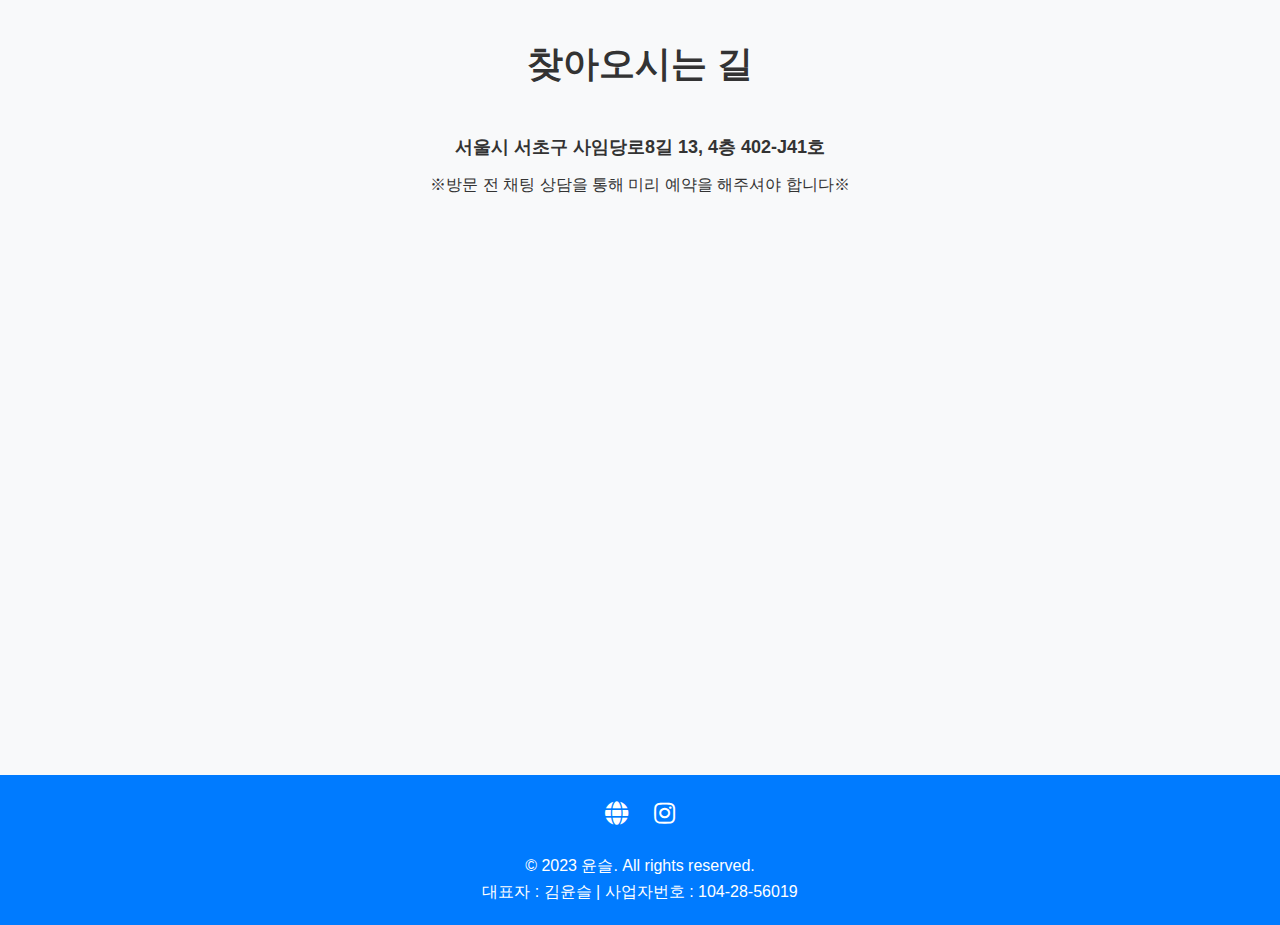
==== commit 16dcf46c: "아이콘 추가" ====
--- a/index.html
+++ b/index.html
@@ -17,6 +17,7 @@
   <link rel="stylesheet" href="https://cdnjs.cloudflare.com/ajax/libs/OwlCarousel2/2.3.4/assets/owl.theme.default.min.css">
   <link rel="stylesheet" href="style.css">
   <link rel="icon" href="img/logo.ico" type="image/x-icon">
+  <link rel="stylesheet" href="https://cdnjs.cloudflare.com/ajax/libs/font-awesome/5.15.3/css/all.min.css">
 </head>
 <body>
   <!-- Google Tag Manager (noscript) -->
@@ -217,9 +218,19 @@
   </main>
 
   <footer>
-    <p>&copy; 2023 윤슬. All rights reserved.<br>
-      대표자 : 김윤슬 | 사업자번호 : 104-28-56019
-    </by></p>
+    <div class="footer-content">
+      <div class="footer-icons">
+        <a href="https://datayunseul.com/" target="_blank" class="icon-link">
+          <i class="fas fa-globe"></i>
+        </a>
+        <a href="https://www.instagram.com/s2yunseul/" target="_blank" class="icon-link">
+          <i class="fab fa-instagram"></i>
+        </a>
+      </div>
+      <p>&copy; 2023 윤슬. All rights reserved.<br>
+        대표자 : 김윤슬 | 사업자번호 : 104-28-56019
+      </p>
+    </div>
   </footer>
 
   <script src="https://code.jquery.com/jquery-3.6.0.min.js"></script>
--- a/style.css
+++ b/style.css
@@ -198,6 +198,28 @@
   }
 }
 
+/* 푸터 인스타 스타일 */
+.footer-content {
+  display: flex;
+  flex-direction: column;
+  align-items: center;
+}
+
+.footer-icons {
+  margin-bottom: 20px;
+}
+
+.icon-link {
+  color: #fff;
+  font-size: 24px;
+  margin: 0 10px;
+  transition: color 0.3s;
+}
+
+.icon-link:hover {
+  color: #f8f9fa;
+}
+
 /* 상품 정보 스타일 */
 #products {
   padding: 80px 0;
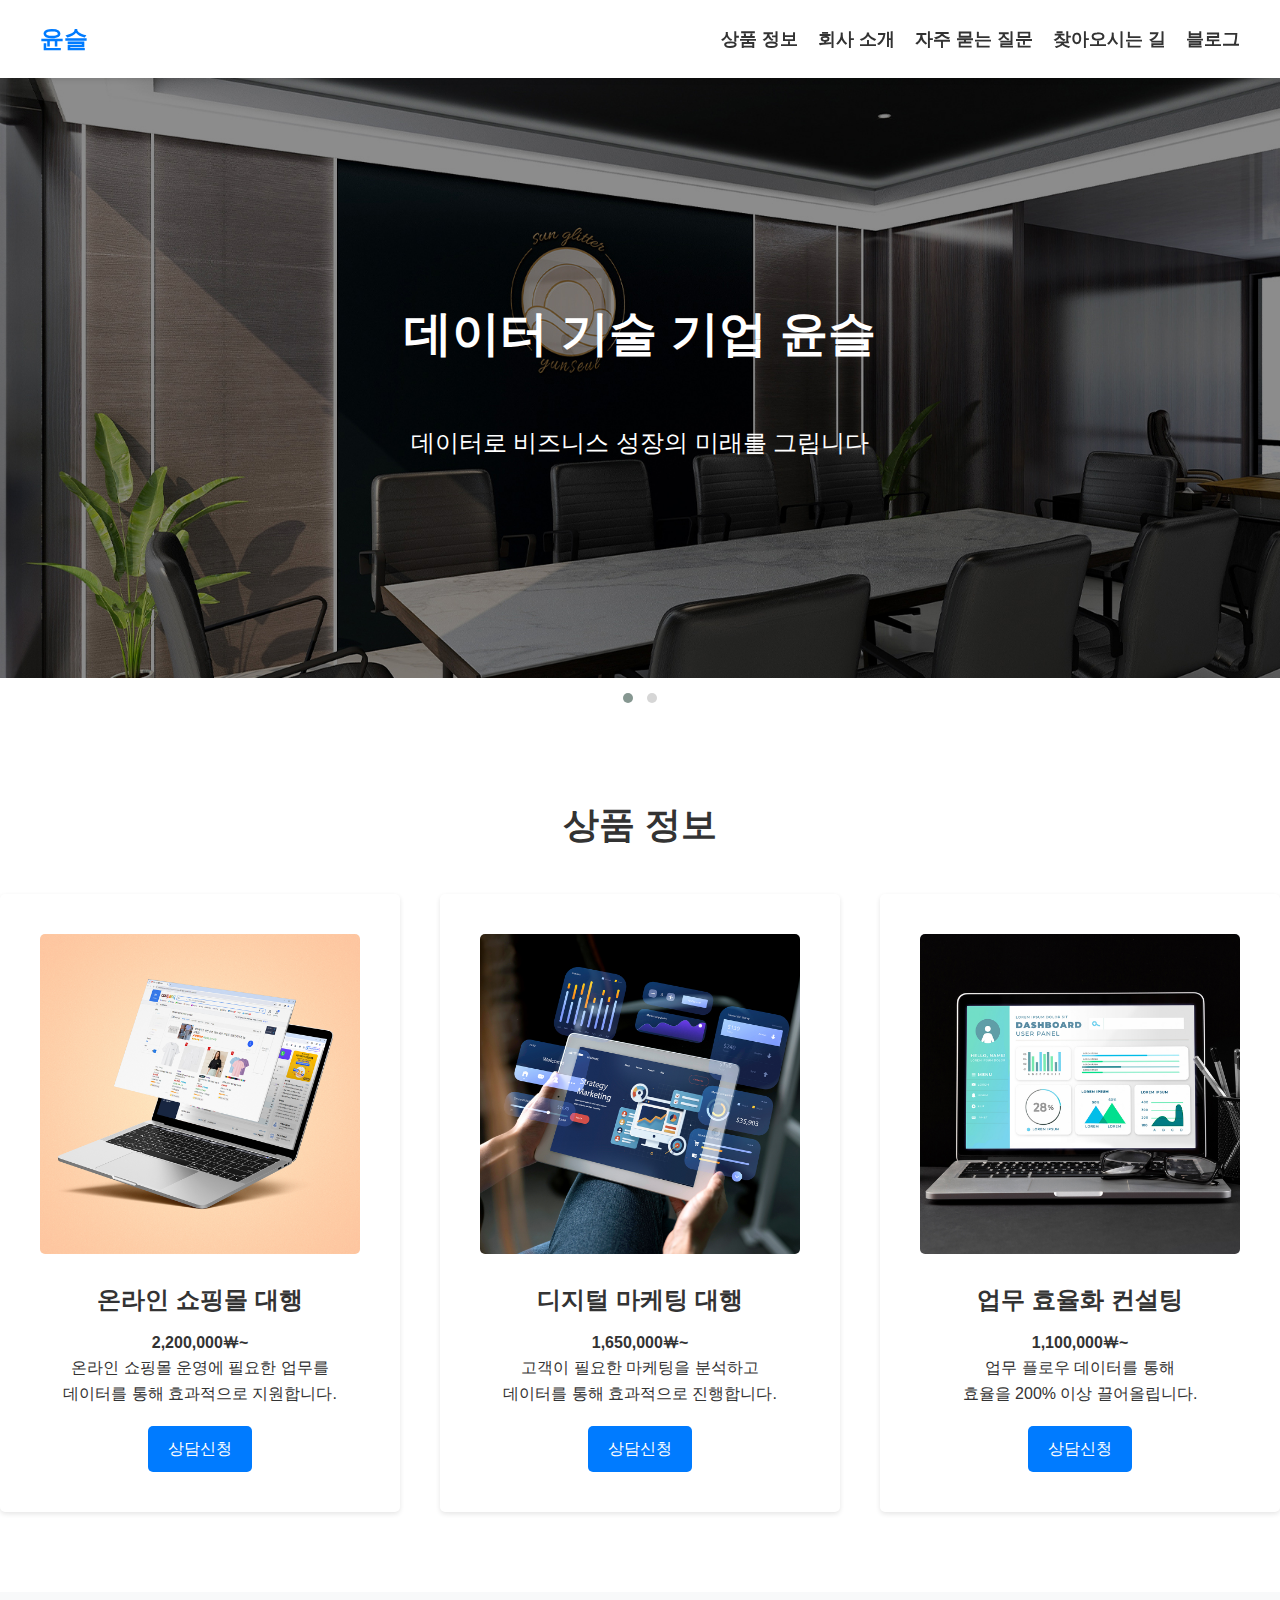
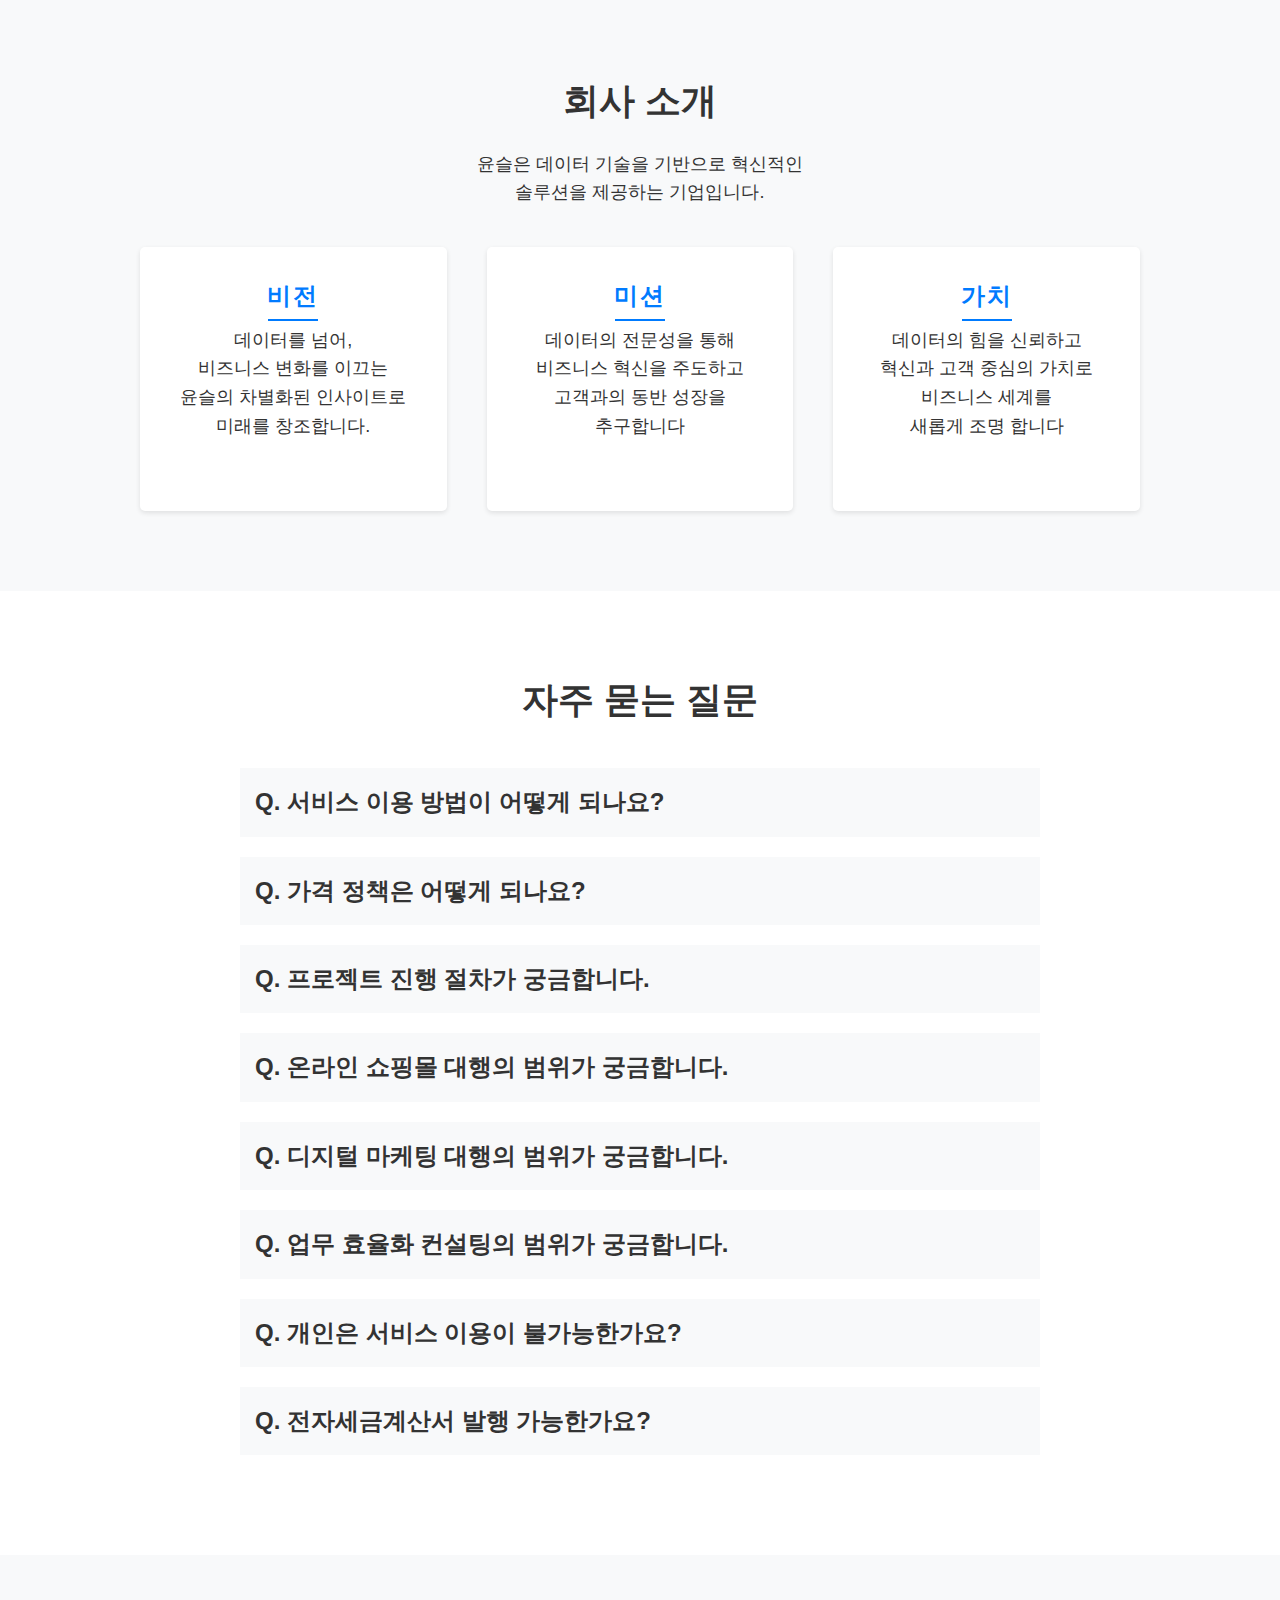
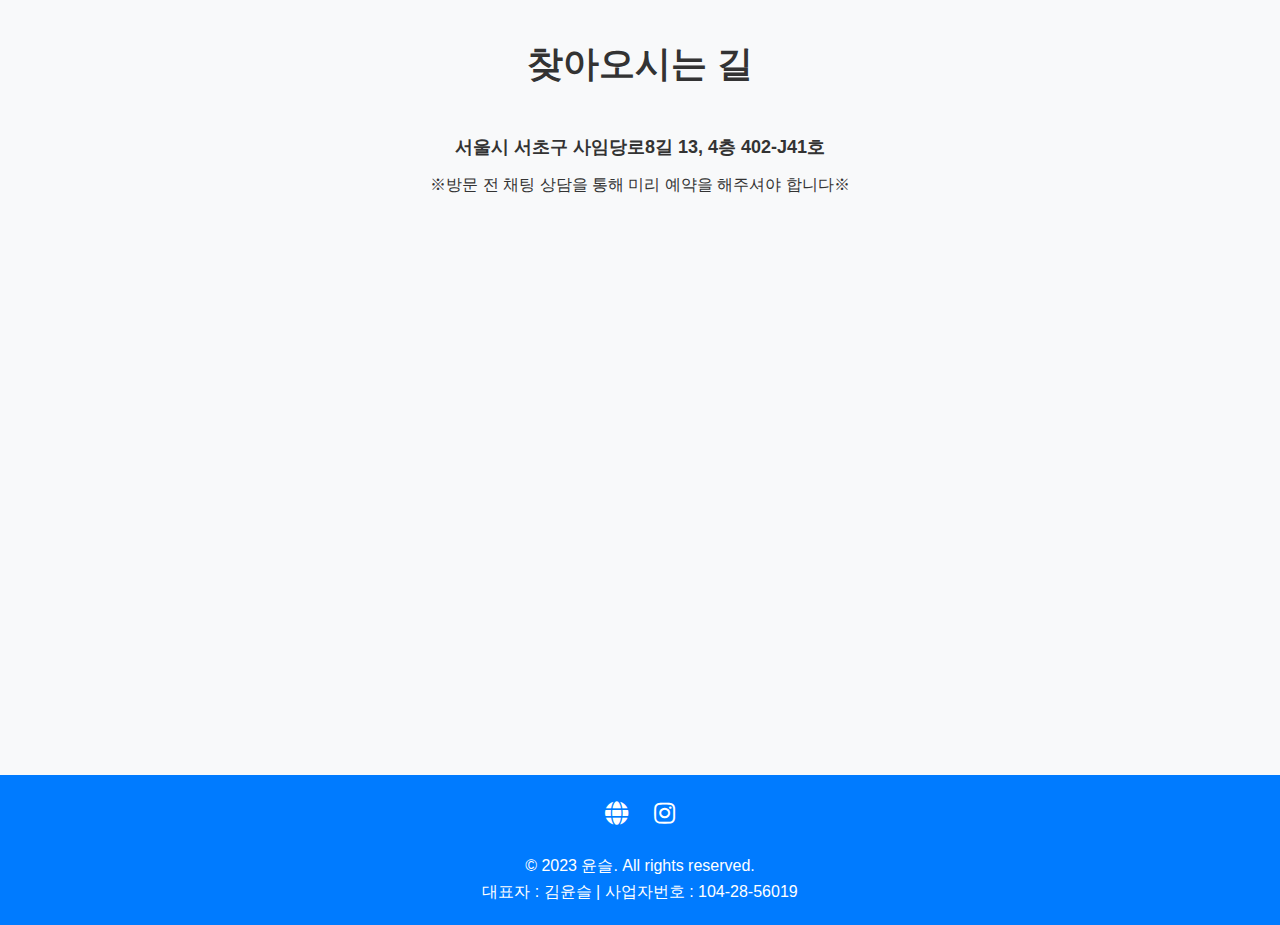
==== commit 2b894469: "블로그 추가" ====
--- a/index.html
+++ b/index.html
@@ -35,6 +35,7 @@
         <li><a href="#about">회사 소개</a></li>
         <li><a href="#faq">자주 묻는 질문</a></li>
         <li><a href="#contact">찾아오시는 길</a></li>
+        <li><a href="https://blog.naver.com/yunseuldata" target="_blank">블로그</a></li>
       </ul>
     </nav>
   </header>
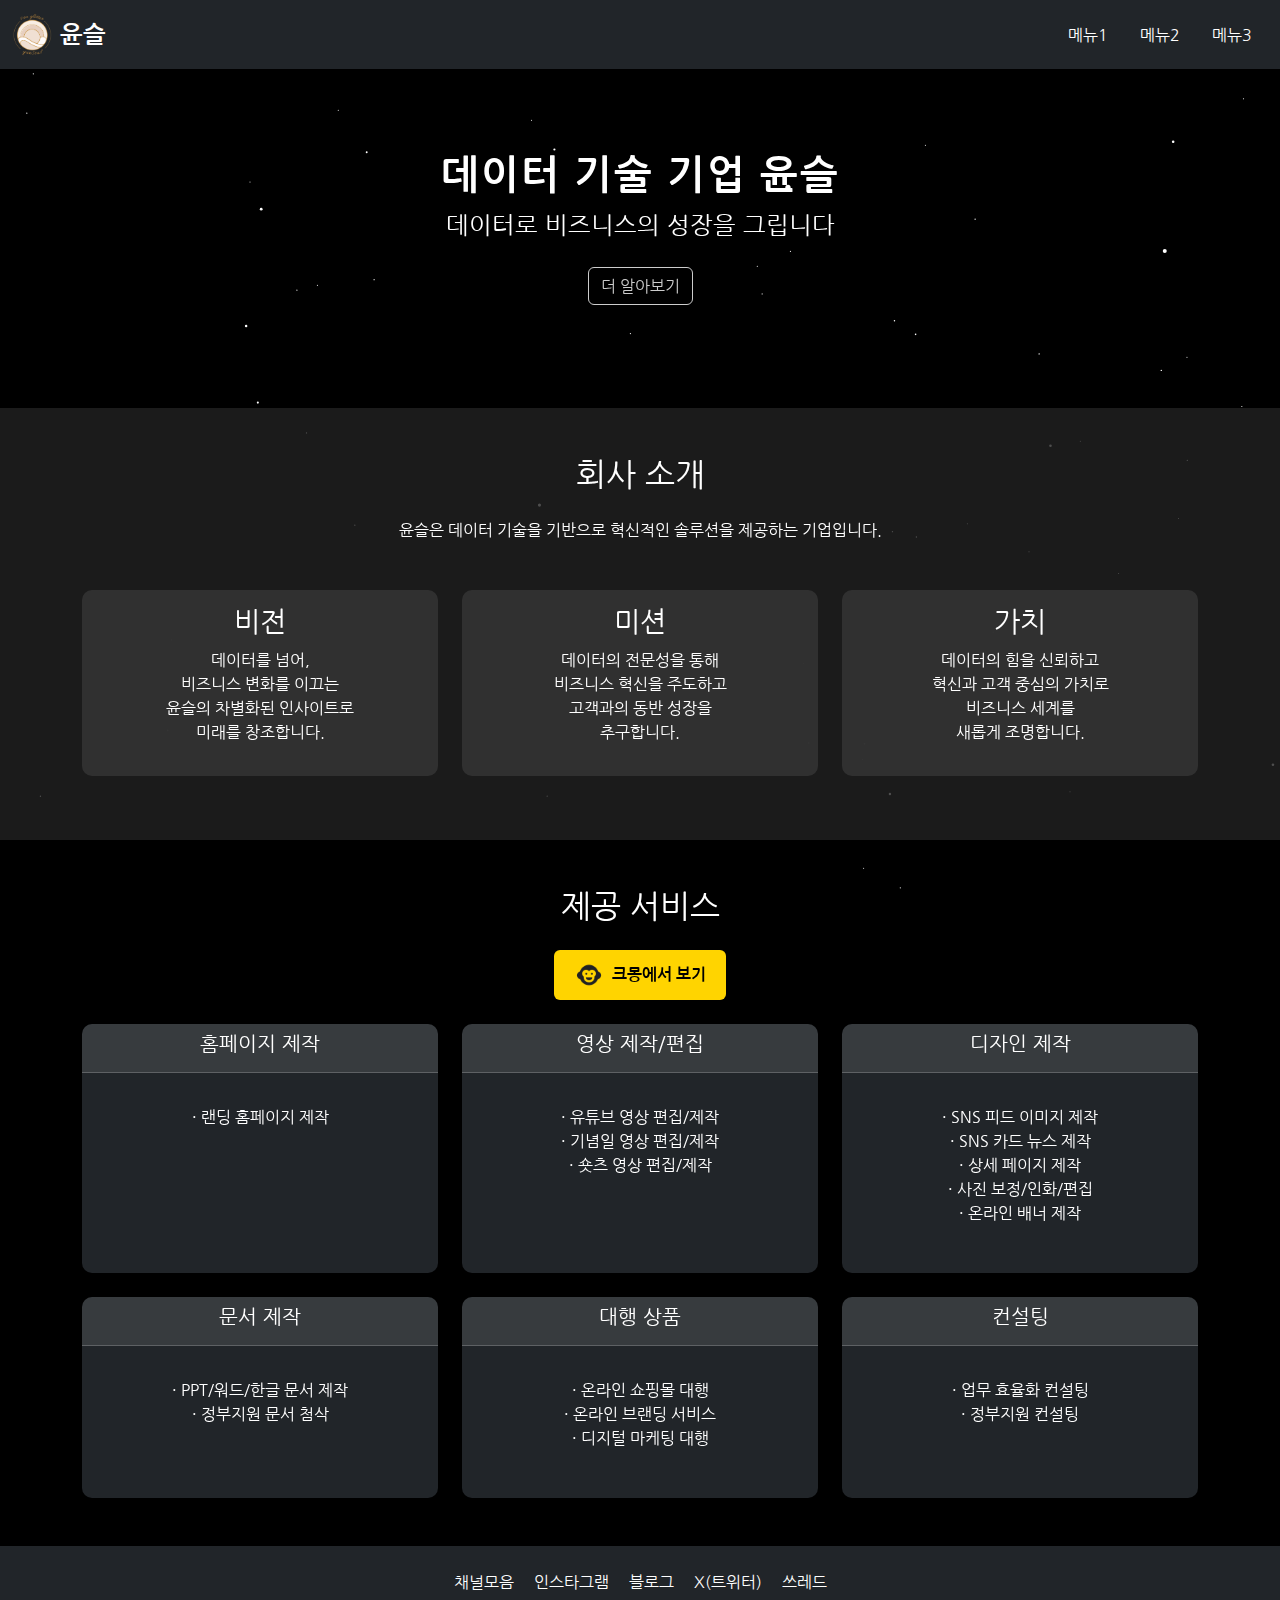
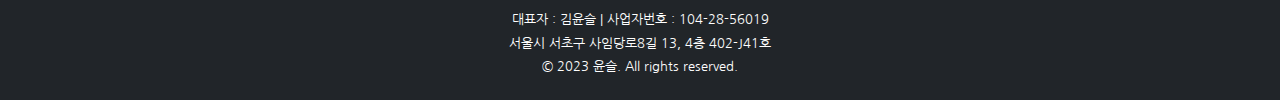
==== commit bd9114c6: "페이지 업데이트" ====
--- a/index.html
+++ b/index.html
@@ -1,249 +1,198 @@
 <!DOCTYPE html>
 <html lang="ko">
 <head>
-  <!-- Google Tag Manager -->
-<script>(function(w,d,s,l,i){w[l]=w[l]||[];w[l].push({'gtm.start':
-  new Date().getTime(),event:'gtm.js'});var f=d.getElementsByTagName(s)[0],
-  j=d.createElement(s),dl=l!='dataLayer'?'&l='+l:'';j.async=true;j.src=
-  'https://www.googletagmanager.com/gtm.js?id='+i+dl;f.parentNode.insertBefore(j,f);
-  })(window,document,'script','dataLayer','GTM-5H95B8TX');</script>
-  <!-- End Google Tag Manager -->
   <meta charset="UTF-8">
   <meta name="viewport" content="width=device-width, initial-scale=1.0">
-  <meta name="keywords" content="데이터 기술 기업 윤슬,윤슬,데이터 기업,온라인 쇼핑몰,스마트스토어,쇼핑몰,업무효율,마케팅,SNS마케팅,디지털마케팅,온라인마케팅,업무 효율화,대행,광고대행,쇼핑몰대행,스토어대행,스마트스토어대행,카페24대행,카페24,쇼핑몰제작,인스타광고,인스타그램광고,마케팅대행사,마케팅회사">
-  <meta name="description" content="데이터 기술 기업 윤슬은 데이터의 전문성을 통해 비즈니스 혁신을 주도하고 고객과의 동반 성장을 추구합니다">
   <title>데이터 기술 기업 윤슬</title>
-  <link rel="stylesheet" href="https://cdnjs.cloudflare.com/ajax/libs/OwlCarousel2/2.3.4/assets/owl.carousel.min.css">
-  <link rel="stylesheet" href="https://cdnjs.cloudflare.com/ajax/libs/OwlCarousel2/2.3.4/assets/owl.theme.default.min.css">
+  <link href="https://cdn.jsdelivr.net/npm/bootstrap@5.3.0/dist/css/bootstrap.min.css" rel="stylesheet">
+  <link rel="stylesheet" href="https://fonts.googleapis.com/css2?family=Nanum+Gothic:wght@400;700&display=swap">
+  <link rel="icon" href="img/logo.ico" type="image/x-icon">
   <link rel="stylesheet" href="style.css">
-  <link rel="icon" href="img/logo.ico" type="image/x-icon">
-  <link rel="stylesheet" href="https://cdnjs.cloudflare.com/ajax/libs/font-awesome/5.15.3/css/all.min.css">
+  <script src="script.js" defer></script>
 </head>
 <body>
-  <!-- Google Tag Manager (noscript) -->
-<noscript><iframe src="https://www.googletagmanager.com/ns.html?id=GTM-5H95B8TX"
-  height="0" width="0" style="display:none;visibility:hidden"></iframe></noscript>
-  <!-- End Google Tag Manager (noscript) -->
-  <header>
-    <nav>
-      <div class="logo">
-        <a href="#">윤슬</a>
-      </div>
-      <div class="menu-icon">☰</div>
-      <ul class="nav-links">
-        <li><a href="#products">상품 정보</a></li>
-        <li><a href="#about">회사 소개</a></li>
-        <li><a href="#faq">자주 묻는 질문</a></li>
-        <li><a href="#contact">찾아오시는 길</a></li>
-        <li><a href="https://blog.naver.com/yunseuldata" target="_blank">블로그</a></li>
+  <header class="navbar navbar-dark bg-dark fixed-top">
+    <div class="container-fluid d-flex justify-content-between align-items-center">
+      <a class="navbar-brand d-flex align-items-center" href="#">
+        <img src="img/logo2.png" alt="윤슬 로고" class="logo-img">
+        <span class="ms-2 logo-text">윤슬</span>
+      </a>
+      <ul class="nav d-none d-md-flex">
+        <li class="nav-item">
+          <a class="nav-link active" href="#">메뉴1</a>
+        </li>
+        <li class="nav-item">
+          <a class="nav-link" href="#">메뉴2</a>
+        </li>
+        <li class="nav-item">
+          <a class="nav-link" href="#">메뉴3</a>
+        </li>
       </ul>
-    </nav>
+      <button class="navbar-toggler d-block d-md-none" type="button" data-bs-toggle="offcanvas" data-bs-target="#offcanvasMenu" aria-controls="offcanvasMenu">
+        <span class="navbar-toggler-icon"></span>
+      </button>
+    </div>
   </header>
 
-  <main>
-    <script>
-      (function(){var w=window;if(w.ChannelIO){return w.console.error("ChannelIO script included twice.");}var ch=function(){ch.c(arguments);};ch.q=[];ch.c=function(args){ch.q.push(args);};w.ChannelIO=ch;function l(){if(w.ChannelIOInitialized){return;}w.ChannelIOInitialized=true;var s=document.createElement("script");s.type="text/javascript";s.async=true;s.src="https://cdn.channel.io/plugin/ch-plugin-web.js";var x=document.getElementsByTagName("script")[0];if(x.parentNode){x.parentNode.insertBefore(s,x);}}if(document.readyState==="complete"){l();}else{w.addEventListener("DOMContentLoaded",l);w.addEventListener("load",l);}})();
-    
-      ChannelIO('boot', {
-        "pluginKey": "323bceb8-04e5-4966-b662-6de4ec0ffa49"
-      });
-    </script>
-    <section id="hero">
-      <div class="owl-carousel owl-theme">
-        <div class="slide">
-          <img src="img/slide01.jpg" alt="Slide 1">
-          <div class="slide-content">
-            <h1>데이터 기술 기업 윤슬</h1>
-            <p>데이터로 비즈니스 성장의 미래를 그립니다</p>
+  <div class="offcanvas offcanvas-end" tabindex="-1" id="offcanvasMenu" aria-labelledby="offcanvasMenuLabel">
+    <div class="offcanvas-header">
+      <h5 class="offcanvas-title" id="offcanvasMenuLabel">메뉴</h5>
+      <button type="button" class="btn-close text-reset" data-bs-dismiss="offcanvas" aria-label="Close"></button>
+    </div>
+    <div class="offcanvas-body">
+      <ul class="nav flex-column">
+        <li class="nav-item">
+          <a class="nav-link active" href="#">메뉴1</a>
+        </li>
+        <li class="nav-item">
+          <a class="nav-link" href="#">메뉴2</a>
+        </li>
+        <li class="nav-item">
+          <a class="nav-link" href="#">메뉴3</a>
+        </li>
+      </ul>
+      <button class="btn btn-outline-light mt-4" data-bs-dismiss="offcanvas">닫기</button>
+    </div>
+  </div>
+  
+  <section class="hero text-center text-white d-flex flex-column justify-content-center align-items-center">
+    <div class="container">
+      <h1 class="display-3 fw-bold">데이터 기술 기업 윤슬</h1>
+      <p class="hero-subtitle">데이터로 비즈니스의 성장을 그립니다</p>
+      <button class="btn btn-outline-light" onclick="scrollToAbout()">더 알아보기</button>
+    </div>
+  </section>
+  
+  <section id="about" class="py-5 text-white">
+    <div class="container">
+      <h2 class="text-center mb-4">회사 소개</h2>
+      <p class="text-center mb-5">윤슬은 데이터 기술을 기반으로 혁신적인 솔루션을 제공하는 기업입니다.</p>
+      <div class="row">
+        <div class="col-md-4">
+          <div class="about-box p-3">
+            <h3 class="text-center">비전</h3>
+            <p class="text-center">데이터를 넘어,<br>
+              비즈니스 변화를 이끄는<br>
+              윤슬의 차별화된 인사이트로<br>
+              미래를 창조합니다.</p>
           </div>
         </div>
-        <div class="slide">
-          <img src="img/slide02.jpg" alt="Slide 2">
-          <div class="slide-content">
-            <div class="custom-h1">혁신적인 솔루션 제공</div>
-            <p>고객의 비즈니스 성장을 지원합니다</p>
-          </div>
+        <div class="col-md-4">
+          <div class="about-box p-3">
+            <h3 class="text-center">미션</h3>
+            <p class="text-center">데이터의 전문성을 통해<br>
+              비즈니스 혁신을 주도하고<br>
+              고객과의 동반 성장을<br>
+              추구합니다.</p>
           </div>
         </div>
-        </div>
-      </div>
-    </section>
-
-    <section id="products">
-      <h2>상품 정보</h2>
-      <div class="product-grid">
-        <div class="product-card">
-          <img src="img/prod01.jpg" alt="Product 1">
-          <h3>온라인 쇼핑몰 대행</h3>
-          <p><strong>2,200,000￦~</strong>
-            <br>온라인 쇼핑몰 운영에 필요한 업무를<br>
-             데이터를 통해 효과적으로 지원합니다.</p>
-             <a href="https://naver.me/GqNo7Mb9" class="btn" onclick="openPopup(event)">상담신청</a>
-        </div>
-        <div class="product-card">
-          <img src="img/prod02.jpg" alt="Product 2">
-          <h3>디지털 마케팅 대행</h3>
-          <p><strong>1,650,000￦~</strong>
-             <br>고객이 필요한 마케팅을 분석하고<br>
-             데이터를 통해 효과적으로 진행합니다.</p>
-             <a href="https://naver.me/FVB6z1zE" class="btn" onclick="openPopup(event)">상담신청</a>
-            </div>
-        <div class="product-card">
-          <img src="img/prod03.jpg" alt="Product 3">
-          <h3>업무 효율화 컨설팅</h3>
-          <p><strong>1,100,000￦~</strong>
-           <br>업무 플로우 데이터를 통해<br>
-            효율을 200% 이상 끌어올립니다.</p>
-            <a href="https://naver.me/Gmf5kcoB" class="btn" onclick="openPopup(event)">상담신청</a>
-          </div>
-      </div>
-    </section>
-
-    <section id="about">
-      <div class="container">
-        <h2>회사 소개</h2>
-        <p>윤슬은 데이터 기술을 기반으로 혁신적인 <br>
-          솔루션을 제공하는 기업입니다.</p>
-        <div class="vision-mission-grid">
-          <div class="vision-mission-item">
-            <h3>비전</h3>
-            <p>데이터를 넘어,<br>
-               비즈니스 변화를 이끄는<br>
-               윤슬의 차별화된 인사이트로 
-               <br>미래를 창조합니다.</p>
-          </div>
-          <div class="vision-mission-item">
-            <h3>미션</h3>
-            <p>데이터의 전문성을 통해<br>
-            비즈니스 혁신을 주도하고<br>
-            고객과의 동반 성장을<br>
-            추구합니다</p>
-          </div>
-          <div class="vision-mission-item">
-            <h3>가치</h3>
-            <p>데이터의 힘을 신뢰하고<br>
-            혁신과 고객 중심의 가치로<br>
-            비즈니스 세계를<br>
-            새롭게 조명 합니다</p>
+        <div class="col-md-4">
+          <div class="about-box p-3">
+            <h3 class="text-center">가치</h3>
+            <p class="text-center">데이터의 힘을 신뢰하고<br>
+              혁신과 고객 중심의 가치로<br>
+              비즈니스 세계를<br>
+              새롭게 조명합니다.</p>
           </div>
         </div>
       </div>
-    </section>
+    </div>
+  </section>
 
-    <section id="faq">
-      <h2>자주 묻는 질문</h2>
-      <div class="faq-list">
-        <div class="faq-item">
-          <h3>Q. 서비스 이용 방법이 어떻게 되나요?</h3>
-          <div class="answer">
-            <p>A. 홈페이지의 상담 신청 버튼을 통해 문의해 주시면 담당자가 연락드립니다.</p>
-          </div>
+  <section id="services" class="py-5">
+    <div class="container">
+        <h2 class="text-center mb-4">제공 서비스</h2>
+        <div class="text-center mb-4">
+            <a href="https://kmong.com/@yunseul" target="_blank" class="btn kmong-btn">
+                <img src="img/kmong.png" alt="크몽 로고" class="kmong-logo">
+                크몽에서 보기
+            </a>
         </div>
-        <div class="faq-item">
-          <h3>Q. 가격 정책은 어떻게 되나요?</h3>
-          <div class="answer">
-            <p>A. 홈페이지에 나와있는 정찰가를 기준으로 하며, 업무의 난이도에 따라 금액이 조정될 수 있습니다.</p>
-          </div>
+        <div class="row g-4">
+            <div class="col-md-4">
+                <div class="card service-item text-center text-white bg-dark h-100">
+                    <div class="card-header">
+                        <h3 class="h5">홈페이지 제작</h3>
+                    </div>
+                    <div class="card-body">
+                        <p>· 랜딩 홈페이지 제작</p>
+                    </div>
+                </div>
+            </div>
+            <div class="col-md-4">
+                <div class="card service-item text-center text-white bg-dark h-100">
+                    <div class="card-header">
+                        <h3 class="h5">영상 제작/편집</h3>
+                    </div>
+                    <div class="card-body">
+                        <p>· 유튜브 영상 편집/제작<br>· 기념일 영상 편집/제작<br>· 숏츠 영상 편집/제작</p>
+                    </div>
+                </div>
+            </div>
+            <div class="col-md-4">
+                <div class="card service-item text-center text-white bg-dark h-100">
+                    <div class="card-header">
+                        <h3 class="h5">디자인 제작</h3>
+                    </div>
+                    <div class="card-body">
+                        <p>· SNS 피드 이미지 제작<br>· SNS 카드 뉴스 제작<br>· 상세 페이지 제작<br>· 사진 보정/인화/편집<br>· 온라인 배너 제작</p>
+                    </div>
+                </div>
+            </div>
+            <div class="col-md-4">
+                <div class="card service-item text-center text-white bg-dark h-100">
+                    <div class="card-header">
+                        <h3 class="h5">문서 제작</h3>
+                    </div>
+                    <div class="card-body">
+                        <p>· PPT/워드/한글 문서 제작<br>· 정부지원 문서 첨삭</p>
+                    </div>
+                </div>
+            </div>
+            <div class="col-md-4">
+                <div class="card service-item text-center text-white bg-dark h-100">
+                    <div class="card-header">
+                        <h3 class="h5">대행 상품</h3>
+                    </div>
+                    <div class="card-body">
+                        <p>· 온라인 쇼핑몰 대행<br>· 온라인 브랜딩 서비스<br>· 디지털 마케팅 대행</p>
+                    </div>
+                </div>
+            </div>
+            <div class="col-md-4">
+                <div class="card service-item text-center text-white bg-dark h-100">
+                    <div class="card-header">
+                        <h3 class="h5">컨설팅</h3>
+                    </div>
+                    <div class="card-body">
+                        <p>· 업무 효율화 컨설팅<br>· 정부지원 컨설팅</p>
+                    </div>
+                </div>
+            </div>
         </div>
-        <div class="faq-item">
-          <h3>Q. 프로젝트 진행 절차가 궁금합니다.</h3>
-          <div class="answer">
-            <p>A. 상담 및 협의 - 전자계약 발행 - 입금 - 업무 실행 순으로 진행됩니다.</p>
-          </div>
-        </div>
-        <div class="faq-item">
-          <h3>Q. 온라인 쇼핑몰 대행의 범위가 궁금합니다.</h3>
-          <div class="answer">
-            <p>A. 소싱과 배송을 제외한 모든 업무를 지원합니다. <br><bR>
-              · 상품 관리 서비스<br>
-              · 고객 관리 서비스<br>
-              · 마케팅 및 프로모션<br>
-              · UI/UX 최적화<br>
-              · 스토어 데이터 분석<br>
-              · 고객 데이터 분석<br>
-              · 데이터 기반 전략 수립
-            </p>
-          </div>
-         </div>
-         <div class="faq-item">
-          <h3>Q. 디지털 마케팅 대행의 범위가 궁금합니다.</h3>
-          <div class="answer">
-            <p>A. 인터넷 기술과 디지털 기술을 활용하여 마케팅을 지원합니다.<br><br>
-              · 콘텐츠 마케팅<br>
-              · 소셜 미디어 마케팅<br>
-              · 전문 블로그 작성<br>
-              · 검색 엔진 최적화 (SEO)<br>
-              · 체험단/기자단<br>
-              · 디스플레이 광고<br>
-              · 랜딩페이지 제작<br>
-              · KPI 분석 및 전략 수립<br></p>
-          </div>
-        </div>
-        <div class="faq-item">
-          <h3>Q. 업무 효율화 컨설팅의 범위가 궁금합니다.</h3>
-          <div class="answer">
-            <p>A. 업무 플로우를 체크하고 자동화 처리 및 개선 방안을 지원합니다<br><br>
-              · 업무 프로세스 분석 및 개선<br>
-              · 자동화 및 디지털 변환<br>
-              · 기술 도입 및 활용<br>
-              · 개인·기업 전용 툴 제공
-          </div>
-        </div>
-        <div class="faq-item">
-          <h3>Q. 개인은 서비스 이용이 불가능한가요?</h3>
-          <div class="answer">
-            <p>A. 모든 업무는 개인도 서비스 이용이 가능합니다.
-          </div>
-        </div>
-        <div class="faq-item">
-          <h3>Q. 전자세금계산서 발행 가능한가요?</h3>
-          <div class="answer">
-            <p>A. 가능합니다. 사업자등록증과 수신받으실 이메일 송부해주시면 됩니다.
-          </div>
-        </div>
-        </div>
+    </div>
+</section>
+
+  <footer class="bg-dark text-white py-4">
+    <div class="container text-center">
+      <div class="footer-right mb-3">
+        <a href="https://litt.ly/yunseuldata" target="_blank" class="text-white me-3">채널모음</a>
+        <a href="https://www.instagram.com/s2yunseul/" target="_blank" class="text-white me-3">인스타그램</a>
+        <a href="https://blog.naver.com/yunseuldata" target="_blank" class="text-white me-3">블로그</a>
+        <a href="https://x.com/datayunseul" target="_blank" class="text-white me-3">X(트위터)</a>
+        <a href="https://www.threads.net/@s2yunseul" target="_blank" class="text-white">쓰레드</a>
       </div>
-    </section>
-
-    <section id="contact">
-      <h2>찾아오시는 길</h2>
-      <div class="contact-info">
-        <p><strong>서울시 서초구 사임당로8길 13, 4층 402-J41호</strong></p>
-        ※방문 전 채팅 상담을 통해 미리 예약을 해주셔야 합니다※
+      <div class="footer-left text-center">
+        <p class="mb-1">대표자 : 김윤슬 | 사업자번호 : 104-28-56019</p>
+        <p class="mb-1">서울시 서초구 사임당로8길 13, 4층 402-J41호</p>
+        <p class="mb-0">&copy; 2023 윤슬. All rights reserved.</p>
       </div>
-      <div class="map">
-        <!-- 지도 삽입 코드 -->
-        <iframe src="https://www.google.com/maps/embed?pb=!1m18!1m12!1m3!1d3165.8472769121026!2d127.01564900000001!3d37.487930199999994!2m3!1f0!2f0!3f0!3m2!1i1024!2i768!4f13.1!3m3!1m2!1s0x357ca114d43c2649%3A0x9ceb2843fcecad71!2z7ISc7Jq47Yq567OE7IucIOyEnOy0iOq1rCDsgqzsnoTri7nroZw46ri4IDEzIDTsuLUgNDAyLUo0Me2YuA!5e0!3m2!1sko!2skr!4v1711460405972!5m2!1sko!2skr" width="100%" height="450" style="border:0;" allowfullscreen="" loading="lazy"></iframe>
-      </div>
-    </section>
-  </main>
-
-  <footer>
-    <div class="footer-content">
-      <div class="footer-icons">
-        <a href="https://datayunseul.com/" target="_blank" class="icon-link">
-          <i class="fas fa-globe"></i>
-        </a>
-        <a href="https://www.instagram.com/s2yunseul/" target="_blank" class="icon-link">
-          <i class="fab fa-instagram"></i>
-        </a>
-      </div>
-      <p>&copy; 2023 윤슬. All rights reserved.<br>
-        대표자 : 김윤슬 | 사업자번호 : 104-28-56019
-      </p>
     </div>
   </footer>
 
-  <script src="https://code.jquery.com/jquery-3.6.0.min.js"></script>
-  <script src="https://cdnjs.cloudflare.com/ajax/libs/OwlCarousel2/2.3.4/owl.carousel.min.js"></script>
+  <canvas id="starfield"></canvas>
+  
+  <script src="https://cdn.jsdelivr.net/npm/bootstrap@5.3.0/dist/js/bootstrap.bundle.min.js"></script>
   <script src="script.js"></script>
-  <script type="text/javascript" src="//wcs.naver.net/wcslog.js"></script>
-<script type="text/javascript">
-if(!wcs_add) var wcs_add = {};
-wcs_add["wa"] = "9e160dab75cdf8";
-if(window.wcs) {
-  wcs_do();
-}
-</script>
 </body>
-</html>+</html>
--- a/style.css
+++ b/style.css
@@ -1,448 +1,201 @@
-/* 기본 스타일 초기화 */
-* {
+body {
   margin: 0;
   padding: 0;
-  box-sizing: border-box;
-}
-
-/* 전역 스타일 */
-body {
-  font-family: 'Noto Sans KR', sans-serif;
-  color: #333;
-  line-height: 1.6;
-}
-
-a {
+  background-color: #000;
+  color: #fff;
+  font-family: 'Nanum Gothic', sans-serif;
+  overflow-x: hidden;
+}
+
+.navbar {
+  padding-top: 0.5em;
+  padding-bottom: 0.5em;
+  background-color: rgba(0, 0, 0, 0.8);
+  z-index: 1000;
+}
+
+.navbar .nav-link {
+  color: #fff !important;
+}
+
+.logo-img {
+  width: 40px;
+  height: auto;
+}
+
+.logo-text {
+  font-family: 'Nanum Gothic', sans-serif;
+  font-weight: 700;
+  font-size: 1.2em;
+}
+
+.hero {
+  height: 40vh;
+  margin-top: 3em;
+  display: flex;
+  align-items: center;
+  justify-content: center;
+  text-align: center;
+  padding: 0 2em;
+  z-index: 10;
+  position: relative;
+}
+
+.hero h1 {
+  font-size: 2.5em;
+  margin-bottom: 0.2em;
+  letter-spacing: 0.05em;
+}
+
+.hero-subtitle {
+  font-size: 1.5em;
+  margin-bottom: 1em;
+}
+
+#about {
+  position: relative;
+  z-index: 5; /* Ensure it's above the background */
+  background-color: rgba(34, 34, 34, 0.8);
+  padding: 5em 0 3em;
+}
+
+#services {
+  position: relative;
+  z-index: 5; /* Ensure it's above the background */
+  padding: 5em 0 3em;
+}
+
+.about-box {
+  background-color: rgba(51, 51, 51, 0.9);
+  border-radius: 10px;
+  padding: 1em;
+  margin-bottom: 1em;
+}
+
+#services .card {
+  background-color: transparent; /* Remove the background color */
+  transition: transform 0.3s ease-in-out;
+  border: none;
+  border-radius: 10px;
+}
+
+#services .card:hover {
+  transform: translateY(-10px);
+}
+
+#services .card-header {
+  background: rgba(255, 255, 255, 0.1);
+  border-bottom: 1px solid rgba(255, 255, 255, 0.2);
+  border-top-left-radius: 10px;
+  border-top-right-radius: 10px;
+}
+
+#services .card-body {
+  padding: 2em;
+}
+
+.btn-outline-light {
+  border-color: #ccc;
+  color: #ccc;
+  position: relative;
+  z-index: 1001;
+}
+
+.btn-outline-light:hover {
+  background-color: #ccc;
+  color: #000;
+}
+
+.kmong-btn {
+  background-color: #ffd400; /* 크몽 로고의 배경색과 일치 */
+  color: #000;
+  border: none;
+  padding: 10px 20px;
+  display: inline-flex;
+  align-items: center;
+  font-weight: bold;
   text-decoration: none;
-  color: #333;
-}
-
-.btn {
-  display: inline-block;
-  background-color: #007bff;
+}
+
+.kmong-btn:hover {
+  background-color: #e5b800;
+  color: #000;
+}
+
+.kmong-logo {
+  width: 30px;
+  height: auto;
+  margin-right: 8px;
+}
+
+#starfield {
+  position: fixed;
+  top: 0;
+  left: 0;
+  width: 100%;
+  height: 100%;
+  z-index: 1;
+}
+
+.offcanvas {
+  width: 50%;
+  max-width: 300px;
+  background-color: rgba(0, 0, 0, 0.9);
   color: #fff;
-  padding: 10px 20px;
-  border-radius: 5px;
-  transition: background-color 0.3s;
-}
-
-.btn:hover {
-  background-color: #0056b3;
-}
-
-.container {
-  max-width: 1200px;
-  margin: 0 auto;
-  padding: 0 20px;
-}
-
-/* 헤더 스타일 */
-header {
-  background-color: #fff;
-  box-shadow: 0 2px 5px rgba(0, 0, 0, 0.1);
-  position: sticky;
-  top: 0;
-  z-index: 100;
-}
-
-nav {
-  display: flex;
-  justify-content: space-between; /* 기존 설정 */
-  align-items: center;
-  padding: 20px 40px; /* 양쪽에 패딩 추가 */
-}
-
-.logo a {
-  font-size: 24px;
+}
+
+.offcanvas-header {
+  border-bottom: 1px solid rgba(255, 255, 255, 0.2);
+}
+
+.offcanvas-title {
+  font-size: 1.5em;
+}
+
+.offcanvas-body .nav-link {
+  color: #ccc !important;
+}
+
+.offcanvas-body .nav-link:hover {
+  color: #fff !important;
+}
+
+footer {
+  background-color: #000;
+  padding: 2em 0;
+  position: relative;
+  z-index: 10;
+  text-align: center;
+}
+
+footer a {
+  color: #ccc;
+  text-decoration: none;
+  transition: color 0.3s;
+}
+
+footer a:hover {
+  color: #fff;
+}
+
+footer p {
+  font-size: 0.8em;
+}
+
+footer .footer-left p {
+  margin: 0.2em 0;
+}
+
+footer .footer-left p.bold {
   font-weight: bold;
-  color: #007bff;
-  margin-right: auto; /* 로고와 내비게이션 링크 사이의 공간을 최대화 */
-}
-
-.nav-links {
-  list-style: none;
-  display: flex;
-  margin-left: auto; /* 로고와 내비게이션 링크 사이의 공간을 최대화 */
-}
-
-.nav-links li {
-  margin-left: 20px;
-}
-
-.nav-links a {
-  font-size: 18px;
-  font-weight: bold;
-  color: #333;
-  transition: color 0.3s;
-}
-
-.nav-links a:hover {
-  color: #007bff;
-}
-
-.menu-icon {
-  display: none;
-  cursor: pointer;
-}
-
-@media screen and (max-width: 768px) {
-  .nav-links {
-    display: none;
-    position: absolute;
-    top: 100%;
-    left: 0;
-    width: 100%;
-    background-color: #fff;
-    padding: 20px;
-    box-shadow: 0 2px 5px rgba(0, 0, 0, 0.1);
+}
+
+@media (max-width: 768px) {
+  .hero h1 {
+    font-size: 2em;
   }
-
-  .nav-links.active {
-    display: flex;
-    flex-direction: column;
+  
+  .hero-subtitle {
+    font-size: 1em;
   }
-
-  .nav-links li {
-    margin-left: 0;
-    margin-bottom: 10px;
-  }
-
-  .menu-icon {
-    display: block;
-    padding: 10px 20px;
-    margin-right: -10px !important; /* 오른쪽 여백을 강제로 적용 */
-  }
-
-  /* 나머지 스타일 속성 */
-}
-
-/* 메인 비주얼 스타일 */
-#hero {
-  position: relative;
-}
-
-.owl-carousel .slide {
-  position: relative;
-}
-
-.owl-carousel .slide img {
-  width: 100%;
-  height: 600px;
-  object-fit: cover;
-}
-
-.owl-carousel .slide-content {
-  position: absolute;
-  top: 50%;
-  left: 50%;
-  transform: translate(-50%, -50%);
-  text-align: center;
-  color: #fff;
-  white-space: pre-wrap;
-}
-
-.owl-carousel .slide-content .custom-h1 {
-  font-size: 48px; /* 원래 H1의 글꼴 크기 */
-  margin-bottom: 5px;
-  font-weight: bold; /* H1의 기본 굵기 */
-}
-
-.owl-carousel .slide-content p {
-  font-size: 24px;
-}
-
-.menu-icon {
-  display: none;
-  cursor: pointer;
-  font-size: 30px; /* 아이콘 크기 조정 */
-  color: #007bff; /* 푸른색 계열로 조정 */
-}
-
-.owl-carousel .slide-content h1,
-.owl-carousel .slide-content p {
-  white-space: nowrap;
-  overflow: hidden;
-  text-overflow: ellipsis;
-  width: 100%; /* 혹은 적절한 최대 너비 */
-}
-
-@media screen and (max-width: 768px) {
-  .menu-icon {
-    display: block;
-    padding: 10px 20px; /* 패딩 추가 */
-    margin-right: 20px; /* 오른쪽 여백 추가 */
-  }
-
-  .nav-links {
-    display: none;
-    background-color: #f8f9fa; /* 배경색 조정 */
-    /* 기타 모바일 화면에서의 nav-links 스타일링 */
-  }
-
-  /* 기타 모바일 화면에 맞는 스타일 조정 */
-}
-
-
-  .owl-carousel .slide-content p {
-    font-size: 18px;
-    margin-top: 0;
-  }
-
-@media screen and (max-width: 480px) {
-  .owl-carousel .slide-content h1 {
-    font-size: 24px;
-  }
-
-  .owl-carousel .slide-content p {
-    font-size: 14px;
-  }
-}
-
-/* 푸터 인스타 스타일 */
-.footer-content {
-  display: flex;
-  flex-direction: column;
-  align-items: center;
-}
-
-.footer-icons {
-  margin-bottom: 20px;
-}
-
-.icon-link {
-  color: #fff;
-  font-size: 24px;
-  margin: 0 10px;
-  transition: color 0.3s;
-}
-
-.icon-link:hover {
-  color: #f8f9fa;
-}
-
-/* 상품 정보 스타일 */
-#products {
-  padding: 80px 0;
-  text-align: center;
-}
-
-#products h2 {
-  font-size: 36px;
-  margin-bottom: 40px;
-}
-
-.product-grid {
-  display: grid;
-  grid-template-columns: repeat(auto-fit, minmax(300px, 1fr));
-  gap: 40px;
-  max-width: 1400px;
-  margin: 0 auto;
-}
-
-.product-card {
-  background-color: #fff;
-  box-shadow: 0 2px 5px rgba(0, 0, 0, 0.1);
-  padding: 40px;
-  border-radius: 5px;
-  transition: transform 0.3s;
-}
-
-.product-card:hover {
-  transform: translateY(-10px);
-}
-
-.product-card img {
-  width: 100%;
-  height: auto;
-  aspect-ratio: 1/1;
-  object-fit: cover;
-  border-radius: 5px;
-  margin-bottom: 20px;
-}
-
-.product-card h3 {
-  font-size: 24px;
-  margin-bottom: 10px;
-}
-
-.product-card p {
-  margin-bottom: 20px;
-}
-
-/* 회사 소개 스타일 */
-#about {
-  background-color: #f8f9fa;
-  padding: 80px 0;
-}
-
-#about h2 {
-  font-size: 36px;
-  text-align: center;
-  margin-bottom: 20px;
-}
-
-#about p {
-  font-size: 18px;
-  text-align: center;
-  margin-bottom: 40px;
-}
-
-.vision-mission-grid {
-  display: grid;
-  grid-template-columns: repeat(3, 1fr);
-  gap: 40px;
-  max-width: 1000px;
-  margin: 0 auto;
-}
-
-.vision-mission-item {
-  background-color: #fff;
-  padding: 30px;
-  border-radius: 5px;
-  box-shadow: 0 2px 5px rgba(0, 0, 0, 0.1);
-  text-align: center;
-}
-
-.vision-mission-item h3 {
-  font-size: 24px;
-  margin-bottom: 10px;
-  color: #007bff;
-  text-transform: uppercase;
-  letter-spacing: 2px;
-  position: relative;
-  display: inline-block;
-}
-
-.vision-mission-item h3::after {
-  content: '';
-  position: absolute;
-  bottom: -5px;
-  left: 50%;
-  transform: translateX(-50%);
-  width: 50px;
-  height: 2px;
-  background-color: #007bff;
-}
-
-.vision-mission-item p {
-  font-size: 16px;
-}
-
-@media screen and (max-width: 992px) {
-  .vision-mission-grid {
-    grid-template-columns: repeat(2, 1fr);
-  }
-}
-
-@media screen and (max-width: 576px) {
-  .vision-mission-grid {
-    grid-template-columns: 1fr;
-  }
-}
-
-/* FAQ 스타일 */
-#faq {
-  padding: 80px 0;
-  text-align: center;
-}
-
-#faq h2 {
-  font-size: 36px;
-  margin-bottom: 40px;
-}
-
-.faq-list {
-  max-width: 800px;
-  margin: 0 auto;
-}
-
-.faq-item {
-  text-align: left;
-  margin-bottom: 20px;
-}
-
-.faq-item h3 {
-  font-size: 24px;
-  background-color: #f8f9fa;
-  padding: 15px;
-  cursor: pointer;
-  transition: background-color 0.3s;
-}
-
-.faq-item h3:hover {
-  background-color: #e9ecef;
-}
-
-.faq-item .answer {
-  display: none;
-  padding: 15px;
-  background-color: #fff;
-}
-
-.faq-item.active .answer {
-  display: block;
-}
-
-/* 찾아오시는 길 스타일 */
-#contact {
-  background-color: #f8f9fa;
-  padding: 80px 0;
-  text-align: center;
-}
-
-#contact h2 {
-  font-size: 36px;
-  margin-bottom: 40px;
-}
-
-.contact-info {
-  margin-bottom: 40px;
-}
-
-.contact-info p {
-  font-size: 18px;
-  margin-bottom: 10px;
-}
-
-.map {
-  max-width: 1200px;
-  margin: 0 auto;
-}
-
-/* 푸터 스타일 */
-footer {
-  background-color: #007bff;
-  color: #fff;
-  text-align: center;
-  padding: 20px 0;
-}
-
-/* 기본 스타일 */
-#hero .owl-carousel .slide-content h1 {
-  font-size: 48px;
-}
-
-#hero .owl-carousel .slide-content p {
-  font-size: 24px;
-}
-
-/* 화면 크기에 따른 글씨 크기 조정 */
-@media screen and (max-width: 768px) {
-  #hero .owl-carousel .slide-content h1 {
-    font-size: 32px; /* 화면이 768px 이하일 때의 글씨 크기 */
-  }
-
-  #hero .owl-carousel .slide-content p {
-    font-size: 18px; /* 화면이 768px 이하일 때의 글씨 크기 */
-  }
-}
-
-@media screen and (max-width: 480px) {
-  #hero .owl-carousel .slide-content h1 {
-    font-size: 32px; /* 화면이 480px 이하일 때의 글씨 크기 */
-  }
-
-  #hero .owl-carousel .slide-content p {
-    font-size: 18px; /* 화면이 480px 이하일 때의 글씨 크기 */
-  }
-}+}
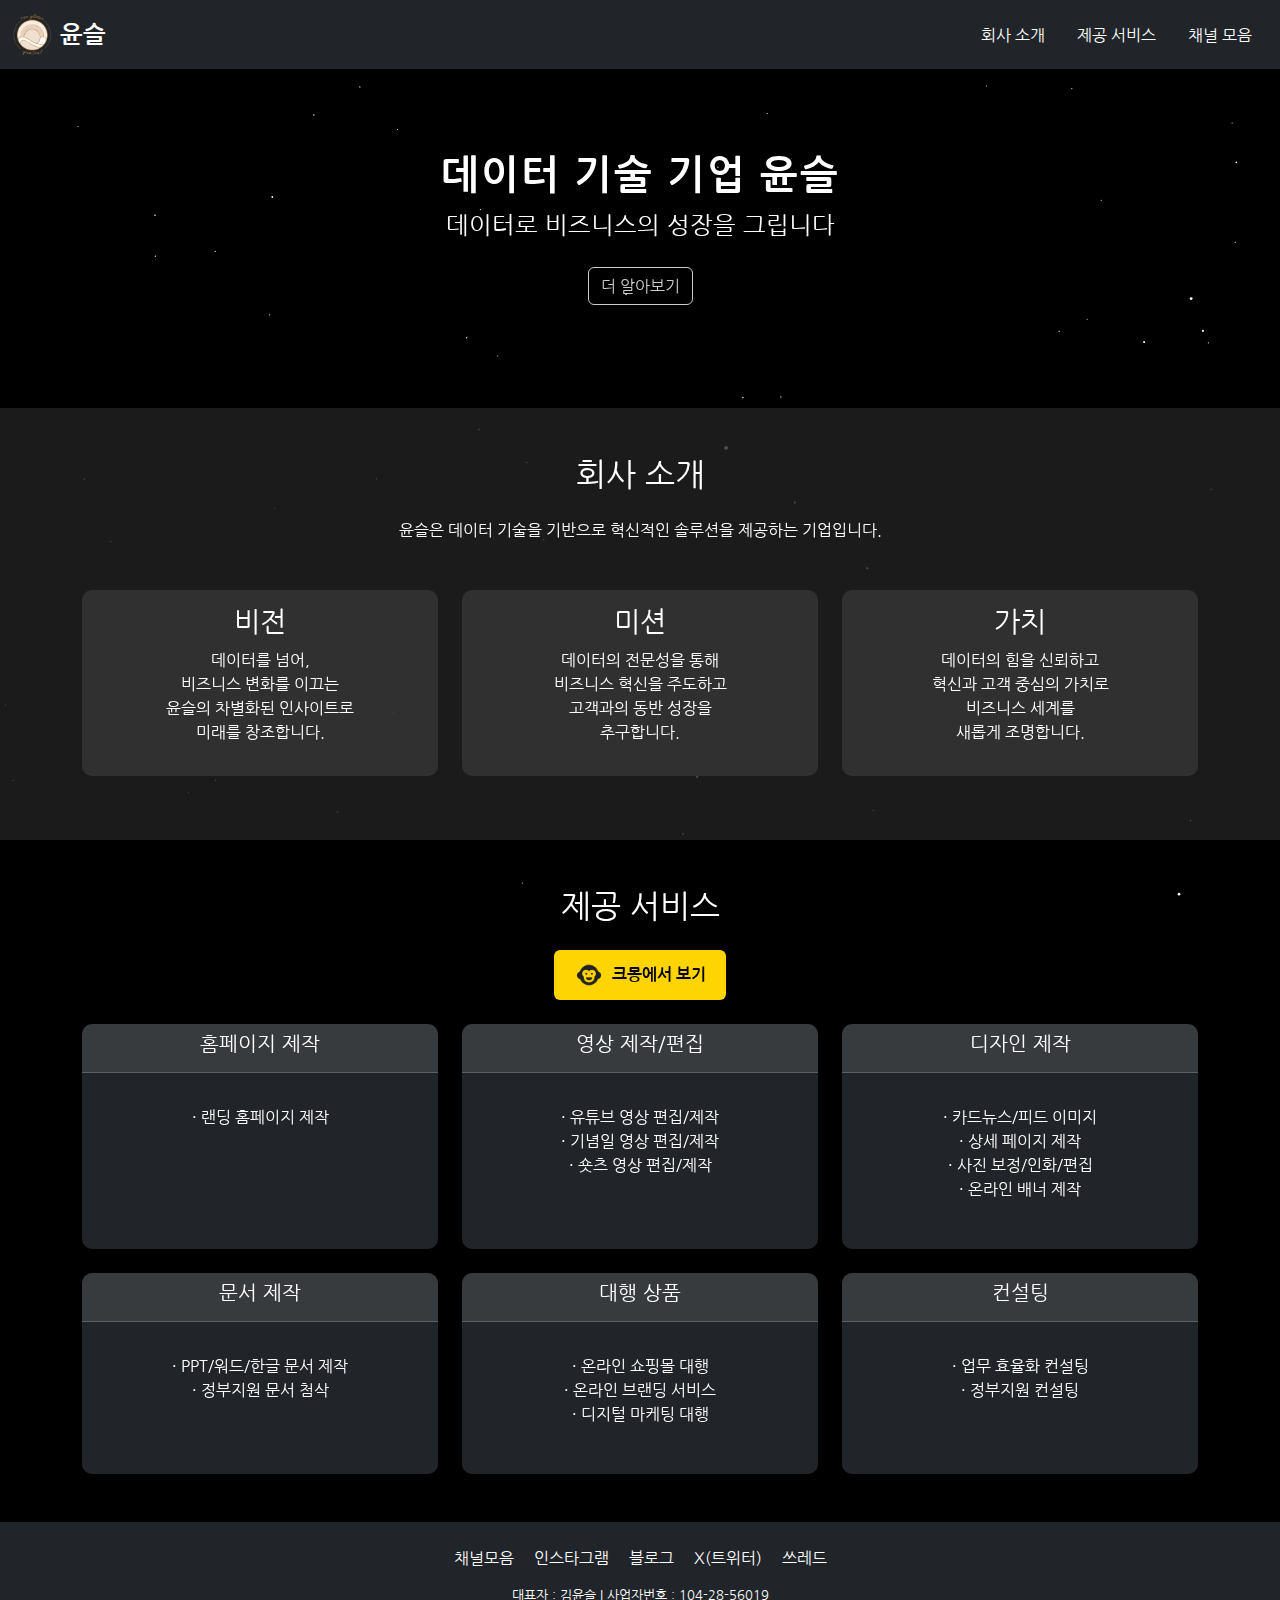
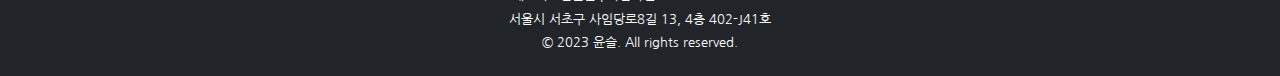
==== commit 79a5719a: "페이지 업데이트" ====
--- a/index.html
+++ b/index.html
@@ -19,13 +19,13 @@
       </a>
       <ul class="nav d-none d-md-flex">
         <li class="nav-item">
-          <a class="nav-link active" href="#">메뉴1</a>
+          <a class="nav-link active" href="#about">회사 소개</a>
         </li>
         <li class="nav-item">
-          <a class="nav-link" href="#">메뉴2</a>
+          <a class="nav-link" href="#services">제공 서비스</a>
         </li>
         <li class="nav-item">
-          <a class="nav-link" href="#">메뉴3</a>
+          <a class="nav-link" href="#footer">채널 모음</a>
         </li>
       </ul>
       <button class="navbar-toggler d-block d-md-none" type="button" data-bs-toggle="offcanvas" data-bs-target="#offcanvasMenu" aria-controls="offcanvasMenu">
@@ -42,13 +42,13 @@
     <div class="offcanvas-body">
       <ul class="nav flex-column">
         <li class="nav-item">
-          <a class="nav-link active" href="#">메뉴1</a>
+          <a class="nav-link active" href="#about">회사 소개</a>
         </li>
         <li class="nav-item">
-          <a class="nav-link" href="#">메뉴2</a>
+          <a class="nav-link" href="#services">제공 서비스</a>
         </li>
         <li class="nav-item">
-          <a class="nav-link" href="#">메뉴3</a>
+          <a class="nav-link" href="#footer">채널 모음</a>
         </li>
       </ul>
       <button class="btn btn-outline-light mt-4" data-bs-dismiss="offcanvas">닫기</button>
@@ -135,7 +135,7 @@
                         <h3 class="h5">디자인 제작</h3>
                     </div>
                     <div class="card-body">
-                        <p>· SNS 피드 이미지 제작<br>· SNS 카드 뉴스 제작<br>· 상세 페이지 제작<br>· 사진 보정/인화/편집<br>· 온라인 배너 제작</p>
+                        <p>· 카드뉴스/피드 이미지<br>· 상세 페이지 제작<br>· 사진 보정/인화/편집<br>· 온라인 배너 제작</p>
                     </div>
                 </div>
             </div>
@@ -173,7 +173,7 @@
     </div>
 </section>
 
-  <footer class="bg-dark text-white py-4">
+  <footer id="footer" class="bg-dark text-white py-4">
     <div class="container text-center">
       <div class="footer-right mb-3">
         <a href="https://litt.ly/yunseuldata" target="_blank" class="text-white me-3">채널모음</a>
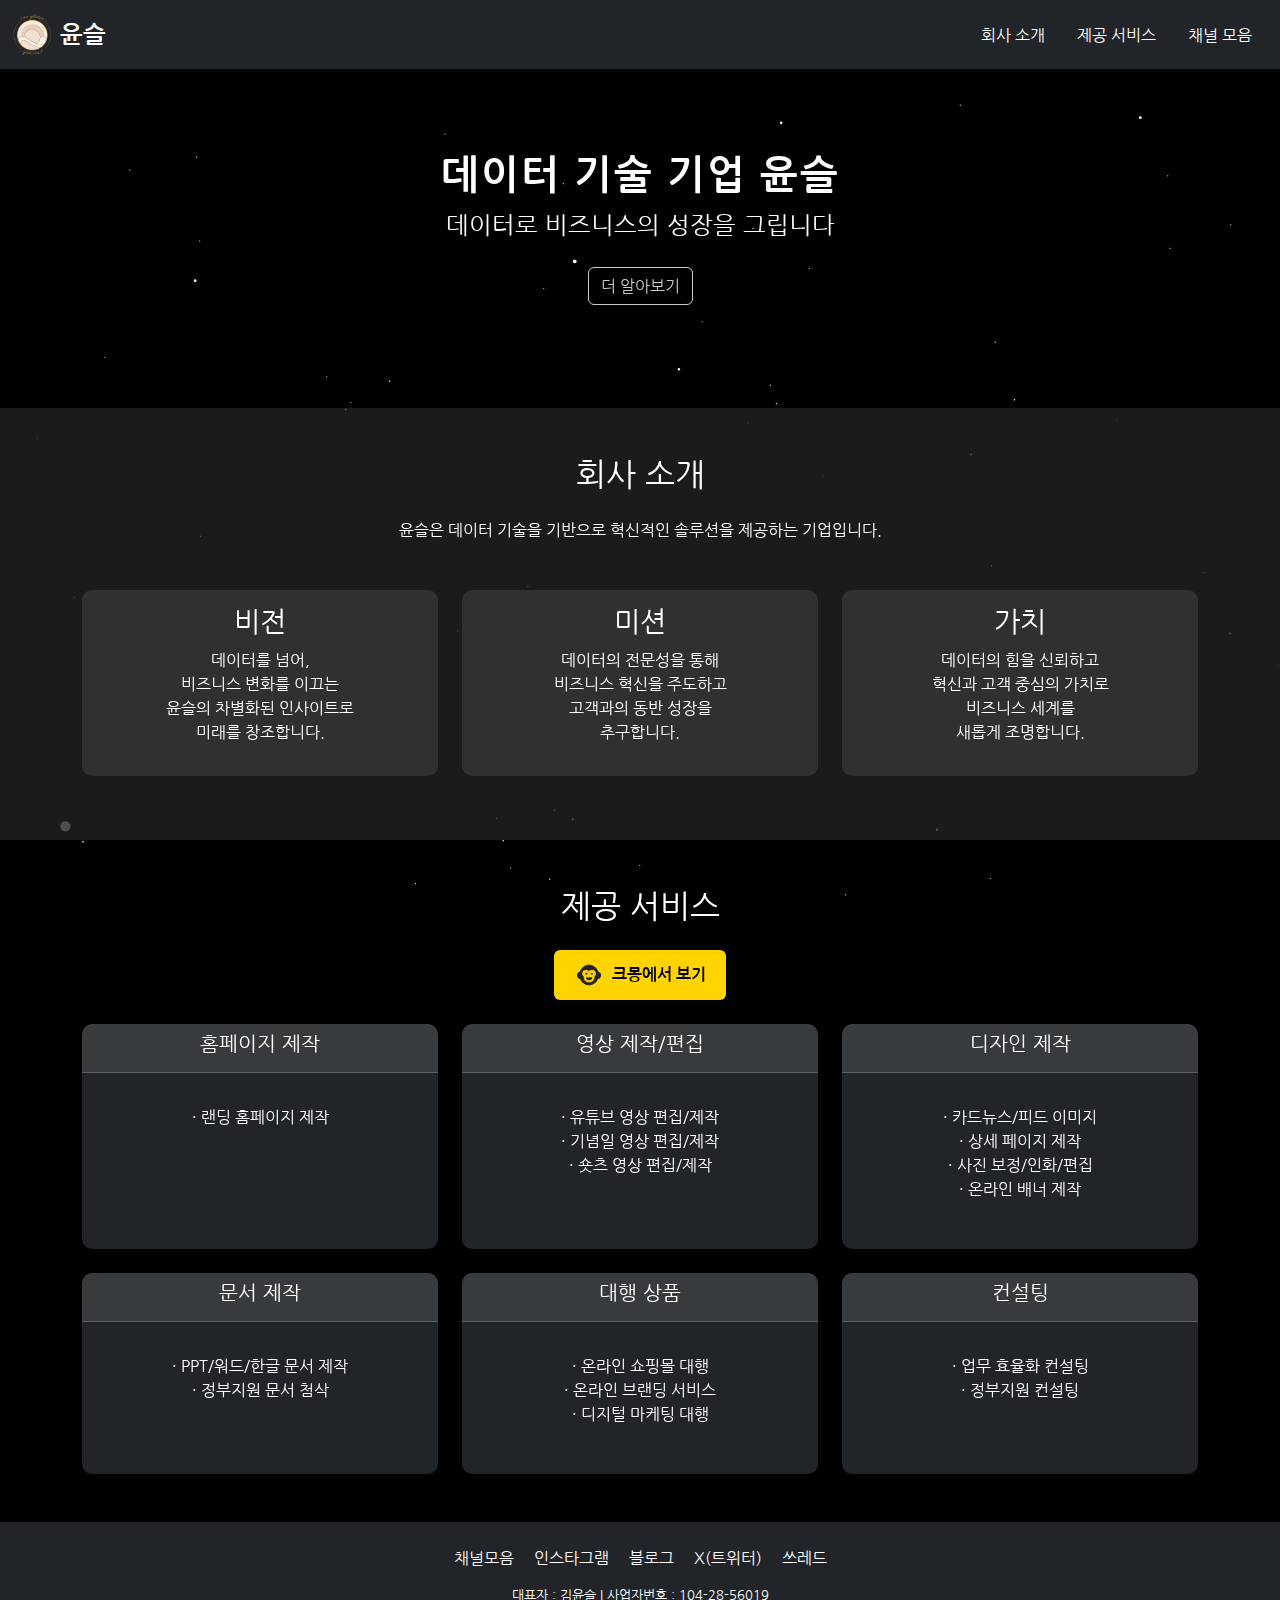
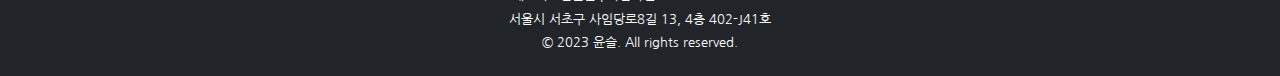
==== commit d6d2faba: "반응형 추가" ====
--- a/index.html
+++ b/index.html
@@ -56,7 +56,7 @@
   </div>
   
   <section class="hero text-center text-white d-flex flex-column justify-content-center align-items-center">
-    <div class="container">
+    <div class="container container-responsive">
       <h1 class="display-3 fw-bold">데이터 기술 기업 윤슬</h1>
       <p class="hero-subtitle">데이터로 비즈니스의 성장을 그립니다</p>
       <button class="btn btn-outline-light" onclick="scrollToAbout()">더 알아보기</button>
@@ -173,22 +173,22 @@
     </div>
 </section>
 
-  <footer id="footer" class="bg-dark text-white py-4">
-    <div class="container text-center">
-      <div class="footer-right mb-3">
-        <a href="https://litt.ly/yunseuldata" target="_blank" class="text-white me-3">채널모음</a>
-        <a href="https://www.instagram.com/s2yunseul/" target="_blank" class="text-white me-3">인스타그램</a>
-        <a href="https://blog.naver.com/yunseuldata" target="_blank" class="text-white me-3">블로그</a>
-        <a href="https://x.com/datayunseul" target="_blank" class="text-white me-3">X(트위터)</a>
-        <a href="https://www.threads.net/@s2yunseul" target="_blank" class="text-white">쓰레드</a>
-      </div>
-      <div class="footer-left text-center">
-        <p class="mb-1">대표자 : 김윤슬 | 사업자번호 : 104-28-56019</p>
-        <p class="mb-1">서울시 서초구 사임당로8길 13, 4층 402-J41호</p>
-        <p class="mb-0">&copy; 2023 윤슬. All rights reserved.</p>
-      </div>
+<footer id="footer" class="bg-dark text-white py-4">
+  <div class="container container-responsive text-center">
+    <div class="footer-right mb-3">
+      <a href="https://litt.ly/yunseuldata" target="_blank" class="text-white me-3">채널모음</a>
+      <a href="https://www.instagram.com/s2yunseul/" target="_blank" class="text-white me-3">인스타그램</a>
+      <a href="https://blog.naver.com/yunseuldata" target="_blank" class="text-white me-3">블로그</a>
+      <a href="https://x.com/datayunseul" target="_blank" class="text-white me-3">X(트위터)</a>
+      <a href="https://www.threads.net/@s2yunseul" target="_blank" class="text-white">쓰레드</a>
     </div>
-  </footer>
+    <div class="footer-left text-center">
+      <p class="mb-1">대표자 : 김윤슬 | 사업자번호 : 104-28-56019</p>
+      <p class="mb-1">서울시 서초구 사임당로8길 13, 4층 402-J41호</p>
+      <p class="mb-0">&copy; 2023 윤슬. All rights reserved.</p>
+    </div>
+  </div>
+</footer>
 
   <canvas id="starfield"></canvas>
   
--- a/style.css
+++ b/style.css
@@ -1,3 +1,4 @@
+/* 기존 스타일 유지 */
 body {
   margin: 0;
   padding: 0;
@@ -166,6 +167,9 @@
   position: relative;
   z-index: 10;
   text-align: center;
+  display: flex;
+  flex-direction: column;
+  align-items: center;
 }
 
 footer a {
@@ -190,6 +194,12 @@
   font-weight: bold;
 }
 
+.container-responsive {
+  max-width: 1200px;
+  margin: 0 auto;
+  padding: 0 15px;
+}
+
 @media (max-width: 768px) {
   .hero h1 {
     font-size: 2em;
@@ -198,4 +208,19 @@
   .hero-subtitle {
     font-size: 1em;
   }
-}
+
+  .footer-right, .footer-left {
+    display: flex;
+    flex-direction: row;
+    flex-wrap: wrap;
+    justify-content: center;
+    align-items: center;
+    text-align: center;
+  }
+
+  .footer-right a, .footer-left p {
+    font-size: 0.7em;
+    margin: 0 5px;
+    white-space: nowrap;
+  }
+}
